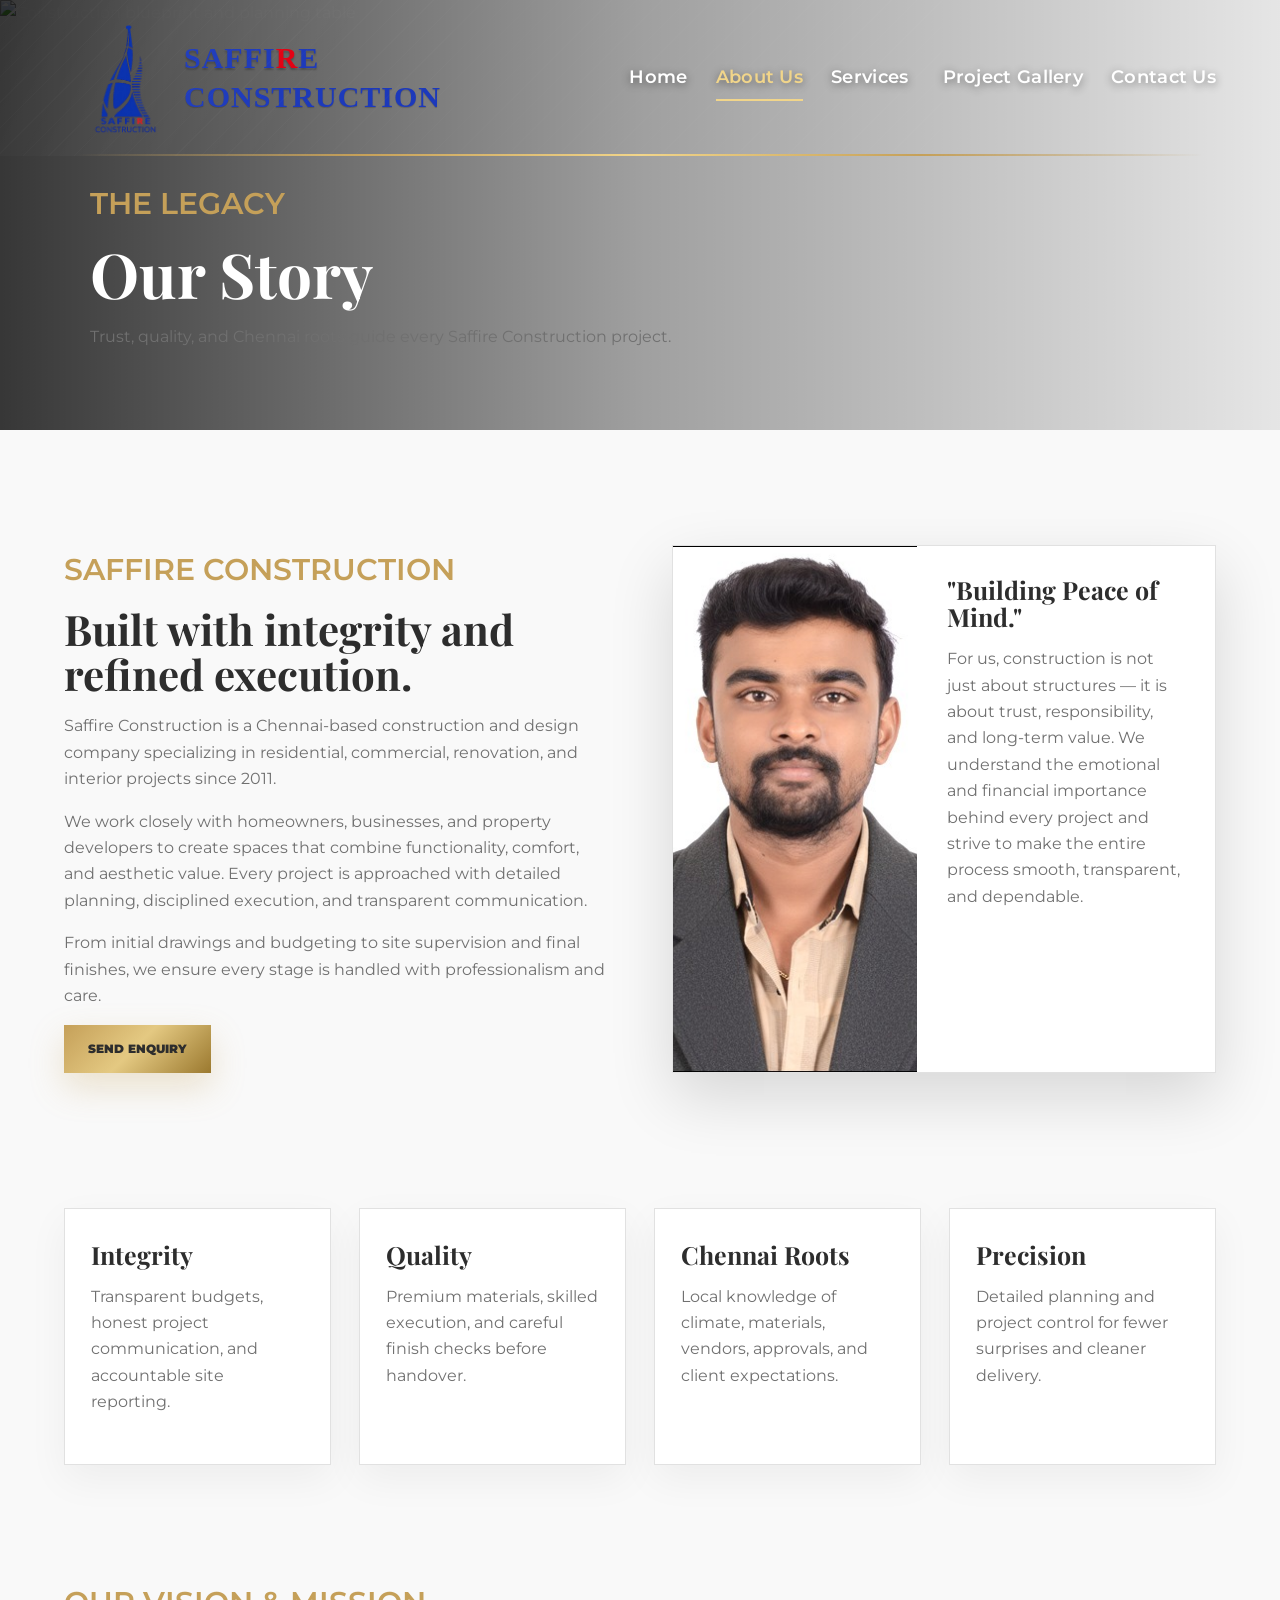
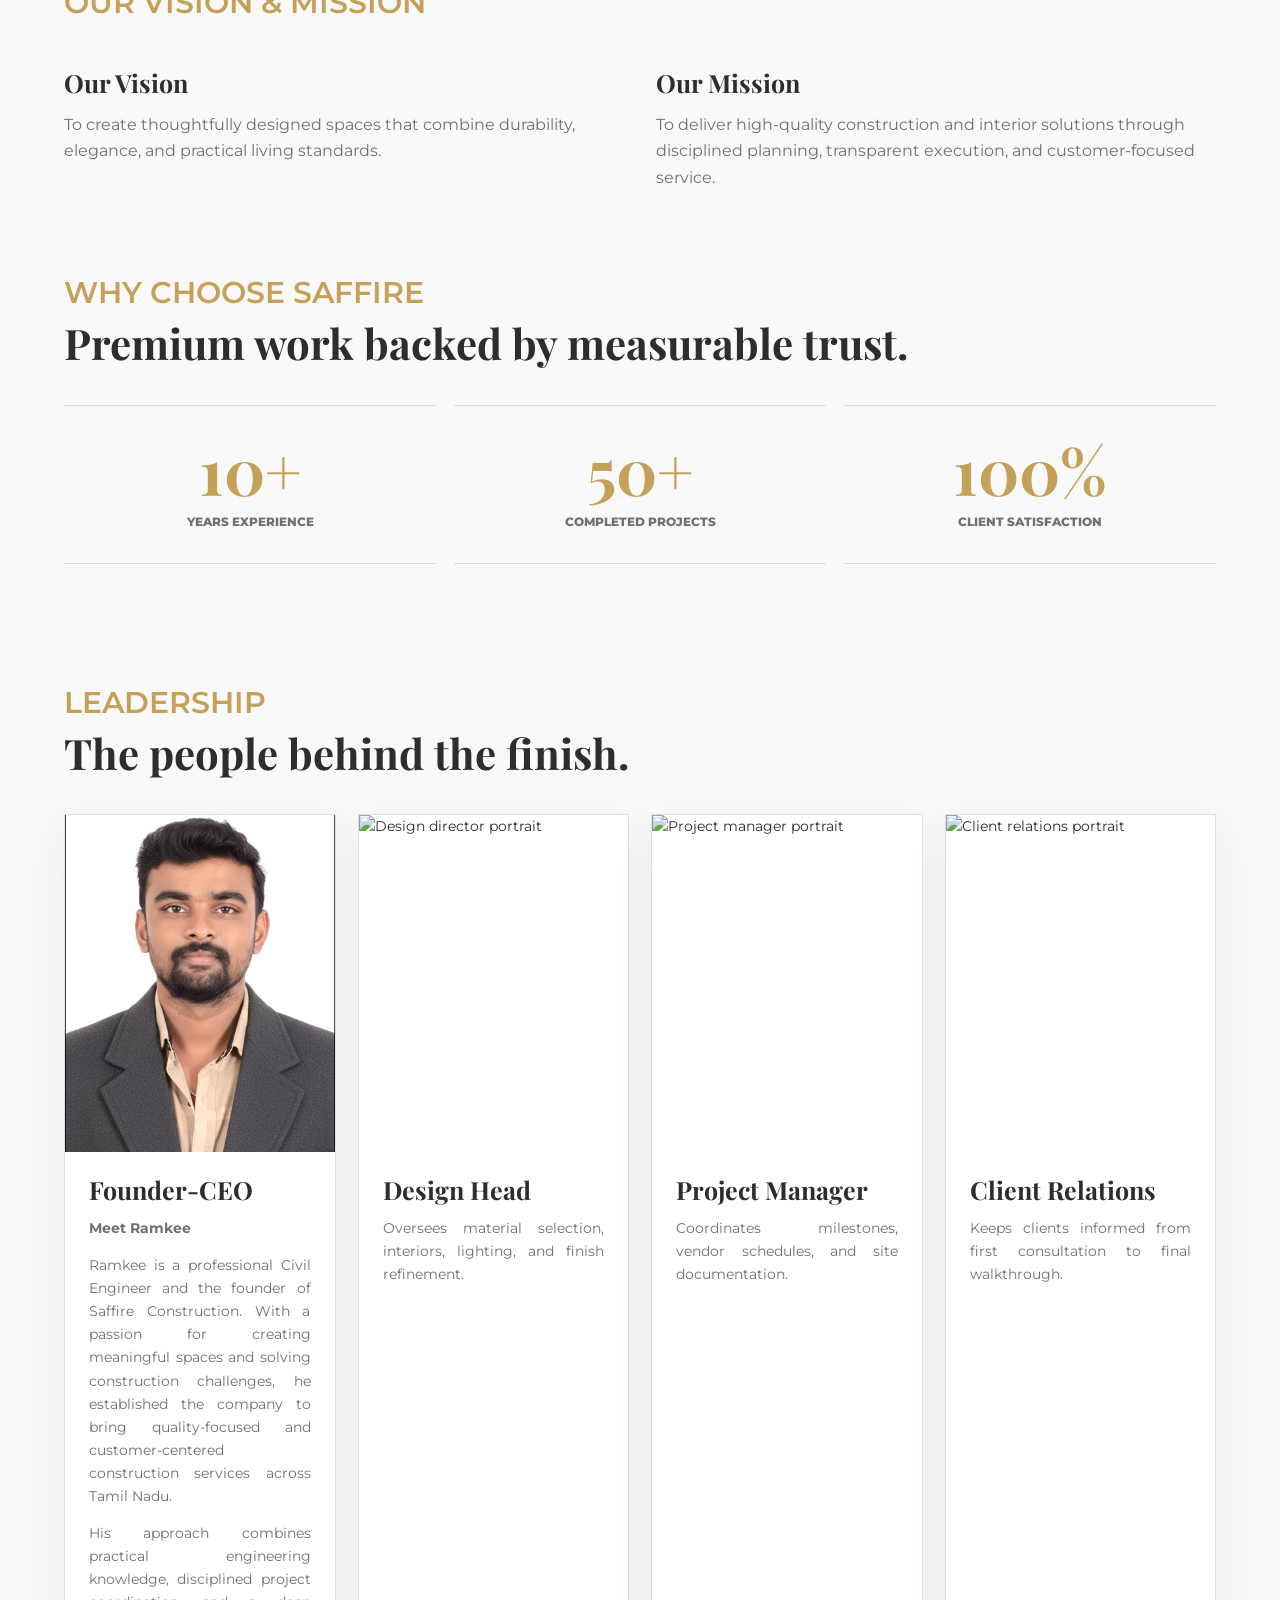
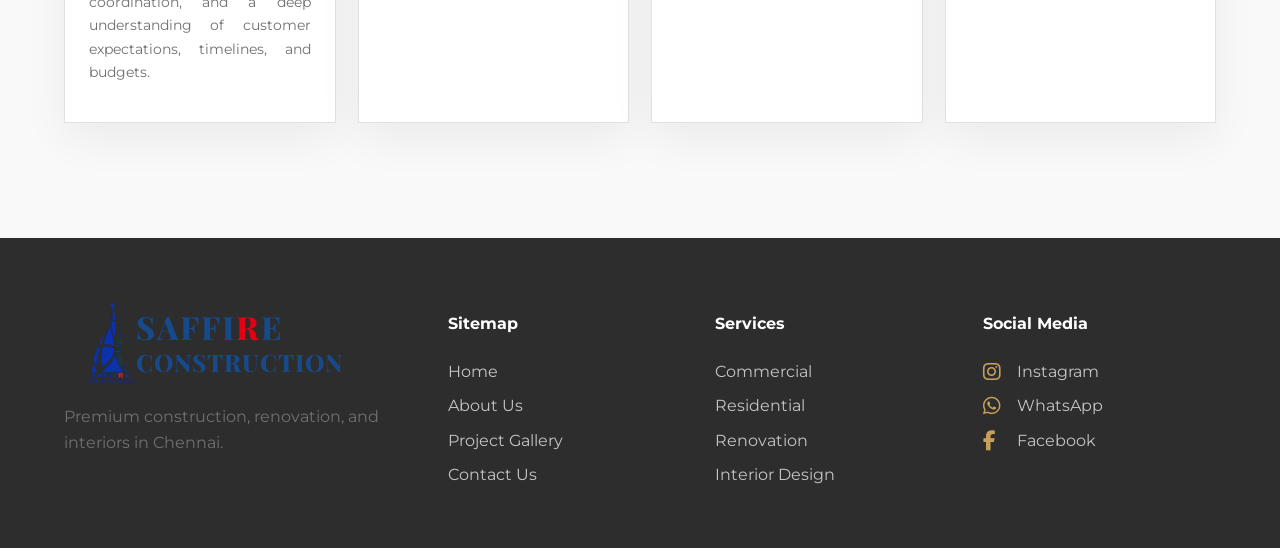
==== about-us.html @ 508e4c76 "added new page" ====
<!DOCTYPE html>
<html lang="en">
  <head>
    <meta charset="UTF-8" />
    <meta name="viewport" content="width=device-width, initial-scale=1.0" />
	<link rel="stylesheet" href="https://cdnjs.cloudflare.com/ajax/libs/font-awesome/6.5.1/css/all.min.css" />
    <title>About Us | Saffire Construction Chennai</title>
	<meta name="description" content="Premium residential and commercial construction company in Chennai specializing in elegant modern architecture, renovations, and interiors.">
	<meta name="keywords" content="construction company Chennai, luxury home builders Chennai, commercial construction Chennai">
	<meta name="robots" content="index, follow">
<link rel="icon" type="image/png" href="favicon.png">
    <link rel="preconnect" href="https://fonts.googleapis.com" />
    <link rel="preconnect" href="https://fonts.gstatic.com" crossorigin />
    <link href="https://fonts.googleapis.com/css2?family=Montserrat:wght@400;500;600;700;800&family=Playfair+Display:wght@600;700&display=swap" rel="stylesheet" />
    <script>document.documentElement.classList.add("js");</script>
    <link rel="stylesheet" href="styles.css" />
  </head>
  <body>
    <header class="site-header" data-header>
     <a class="brand" href="index.html" aria-label="Saffire Construction home">
  <img src="images/logo.png" alt="Saffire Construction logo" class="site-logo" />

  <span class="brand-text logo-wordmark">
    <strong>SAFFI<span>R</span>E</strong>
    <small>CONSTRUCTION</small>
  </span>
</a>
      <button class="menu-toggle" type="button" aria-label="Open menu" data-menu-toggle><i data-lucide="menu"></i></button>
      <nav class="site-nav" data-nav>
        <a href="index.html">Home</a><a href="about-us.html" class="active">About Us</a>
        <div class="dropdown" data-dropdown><button class="dropdown-trigger" type="button" data-dropdown-trigger>Services <i data-lucide="chevron-down"></i></button><div class="dropdown-menu"><a href="commercial.html">Commercial</a><a href="residential.html">Residential</a><a href="renovation.html">Renovation</a><a href="interior-design.html">Interior Design</a><a href="flat-promoters.html">Flat Promoters</a></div></div>
        <a href="project-gallery.html">Project Gallery</a><a href="contact-us.html">Contact Us</a>
      </nav>
    </header>

    <main>
      <section class="page-hero">
        <img src="https://images.unsplash.com/photo-1503387762-592deb58ef4e?auto=format&fit=crop&w=1800&q=85" alt="Construction blueprint and planning table" />
        <div><span class="hero-kicker">The Legacy</span><h1>Our Story</h1><p>Trust, quality, and Chennai roots guide every Saffire Construction project.</p></div>
      </section>

      <section class="section reveal">
        <div class="two-column">
          <article>
            <span class="section-kicker">Saffire Construction</span>
            <h2>Built with integrity and refined execution.</h2>
            <p>Saffire Construction is a Chennai-based construction and design company specializing in residential, commercial, renovation, and interior projects since 2011.</p>
            <p>We work closely with homeowners, businesses, and property developers to create spaces that combine functionality, comfort, and aesthetic value. Every project is approached with detailed planning, disciplined execution, and transparent communication.</p>
            <p>From initial drawings and budgeting to site supervision and final finishes, we ensure every stage is handled with professionalism and care.</p>
            <a class="button button-gold" href="contact-us.html">Send Enquiry</a>
          </article>
          <article class="portrait-card">
            <img src="images/CEO.jpeg" alt="Saffire Construction founder" />
            <div><h3>"Building Peace of Mind."</h3><p>For us, construction is not just about structures — it is about trust, responsibility, and long-term value. We understand the emotional and financial importance behind every project and strive to make the entire process smooth, transparent, and dependable.</p></div>
          </article>
        </div>
      </section>

      <section class="section reveal">
        <div class="cards">
          <article class="card"><i data-lucide="shield-check"></i><h3>Integrity</h3><p>Transparent budgets, honest project communication, and accountable site reporting.</p></article>
          <article class="card"><i data-lucide="gem"></i><h3>Quality</h3><p>Premium materials, skilled execution, and careful finish checks before handover.</p></article>
          <article class="card"><i data-lucide="map-pin"></i><h3>Chennai Roots</h3><p>Local knowledge of climate, materials, vendors, approvals, and client expectations.</p></article>
          <article class="card"><i data-lucide="ruler"></i><h3>Precision</h3><p>Detailed planning and project control for fewer surprises and cleaner delivery.</p></article>
        </div>
      </section>

      <section class="section reveal">
        <div class="section-heading"><span class="section-kicker">Our Vision &amp; Mission</span></div>
        <div class="two-column" style="margin-top:2rem;gap:2rem;">
          <article><h3 style="margin-bottom:.5rem;">Our Vision</h3><p>To create thoughtfully designed spaces that combine durability, elegance, and practical living standards.</p></article>
          <article><h3 style="margin-bottom:.5rem;">Our Mission</h3><p>To deliver high-quality construction and interior solutions through disciplined planning, transparent execution, and customer-focused service.</p></article>
        </div>
        <div class="section-heading" style="margin-top:3rem;"><span class="section-kicker">Why Choose Saffire</span><h2>Premium work backed by measurable trust.</h2></div>
        <div class="stats">
          <div class="stat"><strong>10+</strong><span>Years Experience</span></div>
          <div class="stat"><strong>50+</strong><span>Completed Projects</span></div>
          <div class="stat"><strong>100%</strong><span>Client Satisfaction</span></div>
        </div>
      </section>

      <section class="section reveal">
        <div class="section-heading"><span class="section-kicker">Leadership</span><h2>The people behind the finish.</h2></div>
        <div class="leader-grid">
          <article class="leader"><img src="images/CEO.jpeg" alt="Founder portrait" /><div><h3>Founder-CEO</h3><p><b>Meet Ramkee</b></p><p>Ramkee is a professional Civil Engineer and the founder of Saffire Construction. With a passion for creating meaningful spaces and solving construction challenges, he established the company to bring quality-focused and customer-centered construction services across Tamil Nadu.</p><p>His approach combines practical engineering knowledge, disciplined project coordination, and a deep understanding of customer expectations, timelines, and budgets.<p></></div></article>  
		  <article class="leader"><img src="" alt="Design director portrait" /><div><h3>Design Head</h3><p>Oversees material selection, interiors, lighting, and finish refinement.</p></div></article>
          <article class="leader"><img src="" alt="Project manager portrait" /><div><h3>Project Manager</h3><p>Coordinates milestones, vendor schedules, and site documentation.</p></div></article>
          <article class="leader"><img src="" alt="Client relations portrait" /><div><h3>Client Relations</h3><p>Keeps clients informed from first consultation to final walkthrough.</p></div></article>
        </div>
      </section>
    </main>

	  
    </main>

    <footer class="site-footer">
	<div class="footer-grid">
	<div class="footer-logo-block">
  <a class="footer-brand-logo" href="index.html">
    <img src="images/logo.png" alt="Saffire Construction logo" class="footer-logo" />

    <span class="footer-wordmark">
      <strong>SAFFI<span>R</span>E</strong>
      <small>CONSTRUCTION</small>
    </span>
  </a>

  <p>Premium construction, renovation, and interiors in Chennai.</p>
</div>
	<div><h4>Sitemap</h4>
	<a href="index.html">Home</a><a href="about-us.html">About Us</a><a href="project-gallery.html">Project Gallery</a><a href="contact-us.html">Contact Us</a></div><div><h4>Services</h4><a href="commercial.html">Commercial</a><a href="residential.html">Residential</a><a href="renovation.html">Renovation</a><a href="interior-design.html">Interior Design</a></div>
<div class="footer-social">
  <h4>Social Media</h4>

  <a href="https://www.instagram.com/saffireconstructions?igsh=MXRkajZxbnF1MmFnaQ==" target="_blank">
    <i class="fa-brands fa-instagram"></i>
    <span>Instagram</span>
  </a>

  <a
    href="https://wa.me/919962223058?text=Hello%20Saffire%20Construction%2C%20I%20am%20interested%20in%20your%20construction%20services.%20Please%20contact%20me."
    target="_blank"
  >
    <i class="fa-brands fa-whatsapp"></i>
    <span>WhatsApp</span>
  </a>

  <a href="https://www.facebook.com/share/1B8Cx7oVYm/" target="_blank">
    <i class="fa-brands fa-facebook-f"></i>
    <span>Facebook</span>
  </a>
</div>
	
	</footer>
    <a class="mobile-call" href="tel:+919876543210"><i data-lucide="phone"></i> Call Saffire</a>
    <script src="https://unpkg.com/lucide@latest/dist/umd/lucide.min.js"></script><script src="script.js"></script>
  </body>
</html>
---- styles.css ----
:root {
  --charcoal: #2d2d2d;
  --gold: #c5a059;
  --gold-dark: #9b792f;
  --paper: #f9f9f9;
  --ink-soft: #707070;
  --white: #ffffff;
  --line: rgba(45, 45, 45, 0.14);
  --shadow: 0 24px 60px rgba(0, 0, 0, 0.14);
}

* {
  box-sizing: border-box;
}

html {
  scroll-behavior: smooth;
}

body {
  margin: 0;
  background: var(--paper);
  color: var(--charcoal);
  font-family: "Montserrat", Arial, sans-serif;
  line-height: 1.65;
  width:100%;
    overflow-x:hidden;
}

body.menu-open {
  overflow: hidden;
}

img {
  display: block;
  max-width: 100%;
}

a {
  color: inherit;
  text-decoration: none;
}

button,
input,
select,
textarea {
  font: inherit;
}

.site-header {
  align-items: center;
  background: rgba(45, 45, 45, 0.86);
  display: flex;
  justify-content: space-between;
  left: 0;
  padding: 18px clamp(18px, 5vw, 72px);
  position: fixed;
  right: 0;
  top: 0;
  transition: background 220ms ease, padding 220ms ease, box-shadow 220ms ease;
  z-index: 50;
}

.site-header.is-top {
  background: linear-gradient(180deg, rgba(20, 20, 20, 0.78), rgba(20, 20, 20, 0));
}

.site-header.is-scrolled,
.site-header.is-open {
  background: rgba(45, 45, 45, 0.96);
  box-shadow: 0 16px 36px rgba(0, 0, 0, 0.18);
  padding-block: 12px;
}

.brand {
  align-items: center;
  color: var(--white);
  display: inline-flex;
  gap: 12px;
  min-width: 0;
}

.brand-mark {
  align-items: center;
  border: 1px solid var(--gold);
  color: var(--gold);
  display: inline-flex;
  font-family: "Playfair Display", Georgia, serif;
  font-size: 25px;
  height: 42px;
  justify-content: center;
  width: 42px;
}

.brand strong,
.brand small {
  display: block;
  line-height: 1.05;
}

.brand strong {
  font-family: "Playfair Display", Georgia, serif;
  font-size: 23px;
}

.brand small {
  color: rgba(255, 255, 255, 0.72);
  font-size: 10px;
  font-weight: 700;
  text-transform: uppercase;
}

.site-nav {
  align-items: center;
  color: var(--white);
  display: flex;
  gap: 28px;
  font-size: 13px;
  font-weight: 700;
}

.site-nav > a,
.dropdown-trigger {
  border: 0;
  color: var(--white);
  cursor: pointer;
  display: inline-flex;
  padding: 10px 0;
  position: relative;
}

.dropdown-trigger {
  align-items: center;
  background: transparent;
  gap: 6px;
}

.site-nav > a::after,
.dropdown-trigger::after {
  background: var(--gold);
  bottom: 2px;
  content: "";
  height: 2px;
  left: 0;
  position: absolute;
  transform: scaleX(0);
  transform-origin: left;
  transition: transform 180ms ease;
  width: 100%;
}

.site-nav > a:hover::after,
.dropdown:hover .dropdown-trigger::after {
  transform: scaleX(1);
}

.dropdown {
  position: relative;
}

.dropdown-menu {
  background: rgba(45, 45, 45, 0.98);
  border: 1px solid rgba(197, 160, 89, 0.32);
  box-shadow: 0 18px 38px rgba(0, 0, 0, 0.2);
  display: grid;
  min-width: 210px;
  opacity: 0;
  padding: 12px;
  pointer-events: none;
  position: absolute;
  right: 0;
  top: 44px;
  transform: translateY(8px);
  transition: opacity 180ms ease, transform 180ms ease;
}

.dropdown:hover .dropdown-menu,
.dropdown.is-open .dropdown-menu {
  opacity: 1;
  pointer-events: auto;
  transform: translateY(0);
}

.dropdown-menu a {
  color: rgba(255, 255, 255, 0.82);
  padding: 10px 12px;
}

.dropdown-menu a:hover {
  background: rgba(197, 160, 89, 0.14);
  color: var(--gold);
}

.menu-toggle {
  align-items: center;
  background: transparent;
  border: 1px solid rgba(255, 255, 255, 0.24);
  color: var(--white);
  display: none;
  height: 42px;
  justify-content: center;
  width: 42px;
}

.hero {
  background: var(--charcoal);
  color: var(--white);
  min-height: 92vh;
  overflow: hidden;
  position: relative;
  width: 100%;
  height: 100vh;
  
}

.hero-slide {
  inset: 0;
  opacity: 0;
  position: absolute;
  transition: opacity 900ms ease;
  width:100%;
  height:100%;
   
}

.hero-slide.is-active {
  opacity: 1;
  z-index: 1;
}

.hero-slide img,
.page-hero img,
.split-hero img {
 width: 100%;
  height: 100%;
  object-fit: cover;
  display: block;
  filter: saturate(0.95);
}

.hero-slide::after,
.page-hero::after {
  background: linear-gradient(90deg, rgba(0, 0, 0, 0.78), rgba(0, 0, 0, 0.36), rgba(0, 0, 0, 0.08));
  content: "";
  inset: 0;
  position: absolute;
}

.hero-content {
  left: clamp(20px, 7vw, 96px);
  max-width: 760px;
  position: absolute;
  top: 60%;
  transform: translateY(-50%);
  z-index: 3;
}

.hero-kicker,
.service-kicker {
  color: var(--gold);
  display: inline-block;
  font-size: 30px;
  font-weight: 600;
  letter-spacing: 0;
  margin-bottom: 12px;
  text-transform: uppercase;
}

h1,
h2,
h3 {
  font-family: "Playfair Display", Georgia, serif;
  line-height: 1.08;
  margin: 0;
}

h1 {
  font-size: clamp(32px, 6.2vw, 62px);
}

.hero h2 {
  font-size: clamp(42px, 6.4vw, 82px);
}

h2 {
  font-size: clamp(32px, 4.5vw, 58px);
}

h3 {
  font-size: 25px;
}

p {
  color: var(--ink-soft);
}

.section-kicker
{
  color: var(--gold);
  display: inline-block;
  font-size: 30px;
  font-weight: 600;
  letter-spacing: 0;
  margin-bottom: 12px;
  text-transform: uppercase;
  
}

h2
{

  font-family: "Playfair Display", Georgia, serif;
  line-height: 1.08;
  margin: 0;
    font-size: clamp(30px, 5vw, 42px);
  
}

h1,
h3 {
  font-family: "Playfair Display", Georgia, serif;
  line-height: 1.08;
  margin: 0;
}
.hero p {
  color: rgba(255, 255, 255, 0.82);
  font-size: 18px;
  max-width: 620px;
}

.button {
  align-items: center;
  border: 0;
  cursor: pointer;
  display: inline-flex;
  font-size: 12px;
  font-weight: 900;
  justify-content: center;
  min-height: 48px;
  padding: 0 24px;
  text-transform: uppercase;
  transition: transform 180ms ease, box-shadow 180ms ease;
}

.button:hover {
  transform: translateY(-2px);
}

.button-gold {
  background: linear-gradient(135deg, var(--gold), #e4c982 48%, var(--gold-dark));
  color: var(--charcoal);
  box-shadow: 0 14px 34px rgba(197, 160, 89, 0.28);
}

.button-dark {
  background: var(--charcoal);
  color: var(--white);
}

.button-outline {
  border: 1px solid var(--gold);
  color: var(--charcoal);
}

.slider-dots {
  bottom: 38px;
  display: flex;
  gap: 12px;
  left: clamp(20px, 7vw, 96px);
  position: absolute;
  z-index: 4;
}

.slider-dots button {
  background: rgba(255, 255, 255, 0.48);
  border: 0;
  cursor: pointer;
  height: 3px;
  padding: 0;
  transition: width 220ms ease, background 220ms ease;
  width: 34px;
}

.slider-dots button.is-active {
  background: var(--gold);
  width: 72px;
}

.section {
  margin-inline: auto;
  max-width: 1280px;
  padding: clamp(70px, 9vw, 120px) clamp(18px, 5vw, 72px);
}

.section-heading {
  margin-bottom: 38px;
  width: 100% !important;
 font-size: clamp(38px, 12vw, 54px) !important;
  line-height: 1.1;
  text-align:justify-content;
  max-width: 100% !important;
  white-space: normal !important;
  padding-left: 20px;
  margin-top: -130px;
  
}

.intro-grid,
.two-column,
.contact-grid,
.service-detail,
.split-hero {
  display: grid;
  gap: clamp(28px, 5vw, 70px);
  grid-template-columns: 1fr 1fr;
}

.intro-grid {
  align-items: center;
}

.portrait-card {
  background: var(--white);
  border: 1px solid var(--line);
  box-shadow: var(--shadow);
  display: grid;
  grid-template-columns: 0.9fr 1.1fr;
  overflow: hidden;
}

.portrait-card img {
  height: 100%;
  object-fit: cover;
}

.portrait-card div {
  padding: 30px;
}

.cards {
  display: grid;
gap: 28px;
 grid-template-columns: repeat(4, minmax(0, 1fr));
   align-items: stretch;

}

.card {
  background: var(--white);
  border: 1px solid var(--line);
  box-shadow: 0 14px 38px rgba(0, 0, 0, 0.05);
  min-height: 250px;
  padding: 32px 26px;
  text-align: justify-content;
    display: flex;
	  flex-direction: column;
  height: 100%;
}
.card p {
  flex: 1;
}

.card a {
  align-items: center;
  background: linear-gradient(135deg, #c5a059, #e4c982 48%, #9b792f);
  border: 1px solid #c5a059;
  color: #2d2d2d;
  display: inline-flex;
  font-size: 13px;
  font-weight: 800;
  justify-content: center;
  margin-top: auto;
  min-height: 46px;
  padding: 0 24px;
  text-transform: uppercase;
  width: fit-content;
}

.card a:hover {
  background: #2d2d2d;
  border-color: #2d2d2d;
  color: #ffffff;
}

@media (max-width: 1080px) {
  .cards {
    grid-template-columns: repeat(2, minmax(0, 1fr));
  }
}

@media (max-width: 760px) {
  .cards {
    grid-template-columns: 1fr;
  }
}

.card svg,
.contact-link svg,
.socials svg {
  color: var(--gold);
}

.card svg {
  height: 30px;
  margin-bottom: 20px;
  width: 30px;
}

.quote-ribbon {
  align-items: center;
  background: var(--gold);
  color: var(--charcoal);
  display: grid;
  gap: 24px;
  grid-template-columns: 1fr auto;
  margin: 0 clamp(18px, 5vw, 72px);
  padding: 42px clamp(22px, 5vw, 62px);
}

.quote-ribbon p {
  color: rgba(45, 45, 45, 0.72);
  margin: 8px 0 0;
}

.quick-form {
  align-items: end;
  display: flex;
  gap: 12px;
}

label span {
  color: var(--charcoal);
  display: block;
  font-size: 12px;
  font-weight: 800;
  margin-bottom: 8px;
  text-transform: uppercase;
}

input,
select,
textarea {
  background: var(--white);
  border: 1px solid rgba(45, 45, 45, 0.18);
  color: var(--charcoal);
  min-height: 48px;
  padding: 12px 14px;
  width: 100%;
}

textarea {
  resize: vertical;
}

.page-hero {
  color: var(--white);
  height: 430px;
  overflow: hidden;
  position: relative;
}

.page-hero > div {
  bottom: 64px;
  left: clamp(20px, 7vw, 96px);
  max-width: 720px;
  position: absolute;
  z-index: 2;
}

.stats {
  display: grid;
  gap: 18px;
  grid-template-columns: repeat(3, 1fr);
}

.stat {
  border-bottom: 1px solid var(--line);
  border-top: 1px solid var(--line);
  padding: 32px 14px;
  text-align: center;
}

.stat strong {
  color: var(--gold);
  display: block;
  font-family: "Playfair Display", Georgia, serif;
  font-size: clamp(42px, 5vw, 70px);
  line-height: 1;
}

.stat span {
  color: var(--ink-soft);
  display: block;
  font-size: 12px;
  font-weight: 800;
  margin-top: 10px;
  text-transform: uppercase;
}

.leader-grid {
  display: grid;
  gap: 22px;
  grid-template-columns: repeat(4, 1fr);
 
}
.leader-grid {
  display: grid;
  gap: 22px;
  grid-template-columns: repeat(4, 1fr);
}

.leader {
  background: var(--white);
  border: 1px solid var(--line);
  box-shadow: 0 16px 42px rgba(0, 0, 0, 0.06);
  
}

.leader img {
  aspect-ratio: 4 / 5;
  object-fit: cover;
  width: 100%;
}

.leader div {
  padding: 24px;
}

.split-hero {
  align-items: center;
  min-height: 670px;
  padding: 116px clamp(18px, 5vw, 72px) 70px;
}

.split-hero img {
  aspect-ratio: 4 / 3;
  box-shadow: var(--shadow);
  height: auto;
}

.service-detail {
  align-items: center;
  border-bottom: 1px solid var(--line);
  padding-block: 54px;
}

.service-detail img {
  aspect-ratio: 16 / 10;
  box-shadow: var(--shadow);
  object-fit: cover;
  width: 100%;
}

.service-detail:nth-child(even) img {
  order: 2;
}

.feature-list {
  color: var(--ink-soft);
  display: grid;
  gap: 10px;
  list-style: none;
  margin: 24px 0;
  padding: 0;
}

.feature-list li {
  align-items: center;
  display: flex;
  gap: 10px;
}

.feature-list li::before {
  background: var(--gold);
  content: "";
  height: 8px;
  width: 8px;
}

.filter-bar {
  display: flex;
  flex-wrap: wrap;
  gap: 10px;
  margin-bottom: 28px;
}

.filter-bar button {
  background: transparent;
  border: 1px solid var(--line);
  cursor: pointer;
  font-size: 12px;
  font-weight: 900;
  min-height: 42px;
  padding: 0 18px;
  text-transform: uppercase;
}

.filter-bar button.is-active {
  background: var(--charcoal);
  border-color: var(--charcoal);
  color: var(--white);
}

.masonry-grid {
  display: grid;
  gap: 18px;
  grid-auto-flow: dense;
  grid-auto-rows: 210px;
  grid-template-columns: repeat(4, 1fr);
}

.project-card {
  background: var(--charcoal);
  border: 0;
  color: var(--white);
  cursor: pointer;
  overflow: hidden;
  padding: 0;
  position: relative;
  text-align: left;
}

.project-card.tall {
  grid-row: span 2;
}

.project-card.wide {
  grid-column: span 2;
}

.project-card img {
  height: 100%;
  object-fit: cover;
  transition: opacity 360ms ease, transform 360ms ease;
  width: 100%;
}

.project-card span {
  background: rgba(197, 160, 89, 0.9);
  bottom: 0;
  color: var(--charcoal);
  font-family: "Playfair Display", Georgia, serif;
  font-size: 24px;
  left: 0;
  opacity: 0;
  padding: 20px;
  position: absolute;
  transform: translateY(18px);
  transition: opacity 220ms ease, transform 220ms ease;
  width: 100%;
}

.project-card small {
  display: block;
  font-family: "Montserrat", Arial, sans-serif;
  font-size: 12px;
  font-weight: 800;
  margin-top: 4px;
  text-transform: uppercase;
}

.project-card:hover img {
  opacity: 0.72;
  transform: scale(1.05);
}

.project-card:hover span {
  opacity: 1;
  transform: translateY(0);
}

.project-card.is-hidden {
  display: none;
}

.contact-panel,
.lead-form {
  background: var(--white);
  border: 1px solid var(--line);
  box-shadow: 0 16px 42px rgba(0, 0, 0, 0.05);
  padding: clamp(28px, 4vw, 42px);
}

.contact-link {
  align-items: center;
  color: var(--ink-soft);
  display: flex;
  gap: 12px;
  margin: 14px 0;
}

.contact-link svg {
  height: 20px;
  width: 20px;
}

.socials {
  display: flex;
  gap: 12px;
  margin: 28px 0;
}

.socials a {
  align-items: center;
  border: 1px solid rgba(197, 160, 89, 0.44);
  display: inline-flex;
  font-size: 20px;
  height: 42px;
  justify-content: center;
  width: 42px;
}
.socials a:hover {
  background: #c5a059;
  color: #2d2d2d;
}

address {
  border-top: 1px solid var(--line);
  color: var(--ink-soft);
  font-style: normal;
  margin-top: 24px;
  padding-top: 24px;
}

.lead-form {
  display: grid;
  gap: 16px;
}

.lead-form label {
  font-size: 12px;
  font-weight: 900;
  text-transform: uppercase;
}

.map-wrap {
  height: 360px;
  margin-top: 24px;
  overflow: hidden;
  background: #ffffff;
}

.map-wrap iframe {
  border: 0;
  height: 100%;
  width: 100%;
  opacity: 1;
}

.lightbox {
  align-items: center;
  background: rgba(18, 18, 18, 0.94);
  color: var(--white);
  display: none;
  gap: 28px;
  inset: 0;
  justify-content: center;
  padding: 40px;
  position: fixed;
  z-index: 90;
}

.lightbox.is-open {
  display: grid;
  grid-template-columns: minmax(260px, 820px) minmax(240px, 390px);
}

.lightbox img {
  max-height: 82vh;
  object-fit: contain;
  width: 100%;
}

.lightbox p {
  color: rgba(255, 255, 255, 0.75);
}

.lightbox-close {
  align-items: center;
  background: var(--gold);
  border: 0;
  color: var(--charcoal);
  cursor: pointer;
  display: flex;
  height: 46px;
  justify-content: center;
  position: absolute;
  right: 24px;
  top: 24px;
  width: 46px;
}

.mobile-call {
  align-items: center;
  background: linear-gradient(135deg, var(--gold), #e4c982, var(--gold-dark));
  bottom: 14px;
  box-shadow: 0 14px 34px rgba(0, 0, 0, 0.24);
  color: var(--charcoal);
  display: none;
  font-size: 13px;
  font-weight: 900;
  gap: 8px;
  justify-content: center;
  left: 14px;
  min-height: 52px;
  position: fixed;
  right: 14px;
  text-transform: uppercase;
  z-index: 70;
}

.site-footer {
  background: var(--charcoal);
  color: rgba(255, 255, 255, 0.72);
  padding: 52px clamp(18px, 5vw, 72px);
}

.footer-grid {
  display: grid;
  gap: 34px;
  grid-template-columns: 1.2fr 0.8fr 0.8fr 0.8fr;
  margin-inline: auto;
  max-width: 1280px;
}

.footer-grid h3,
.footer-grid h4 {
  color: var(--white);
}

.footer-grid a {
  display: block;
  margin: 8px 0;
}

.footer-grid a:hover {
  color: var(--gold);
}

.footer-brand {
  color: var(--gold);
  font-family: "Playfair Display", Georgia, serif;
  font-size: 30px;
}

.js .reveal {
  opacity: 0;
  transform: translateY(24px);
  transition: opacity 620ms ease, transform 620ms ease;
}

.js .reveal.is-visible {
  opacity: 1;
  transform: translateY(0);
}

@media (max-width: 1080px) {
  .cards,
  .leader-grid,
  .masonry-grid,
  .footer-grid {
    grid-template-columns: repeat(2, 1fr);
	
  }

  .intro-grid,
  .two-column,
  .contact-grid,
  .service-detail,
  .split-hero,
  .quote-ribbon {
    grid-template-columns: 1fr;

	  }

  .service-detail:nth-child(even) img {
    order: 0;
  }
}

@media (max-width: 760px) {
  body {
    padding-bottom: 78px;
  }

  .site-header {
    padding: 12px 18px;
  }

  .menu-toggle {
    display: inline-flex;
  }

  .site-nav {
    align-items: stretch;
    background: rgba(45, 45, 45, 0.98);
    display: none;
    flex-direction: column;
    gap: 0;
    inset: 68px 0 auto;
    max-height: calc(100vh - 68px);
    overflow: auto;
    padding: 14px 20px 24px;
    position: absolute;
  }

  .site-nav.is-open {
    display: flex;
  }

  .site-nav > a,
  .dropdown-trigger {
    justify-content: space-between;
    padding: 14px 0;
    width: 100%;
  }

  .dropdown-menu {
    border: 0;
    box-shadow: none;
    display: none;
    opacity: 1;
    padding: 0 0 8px 14px;
    pointer-events: auto;
    position: static;
    transform: none;
  }

  .dropdown.is-open .dropdown-menu {
    display: grid;
  }

  .hero {
    min-height: 650px;

  }

  h1 {
    font-size: clamp(42px, 14vw, 64px);
  }

  .hero p {
    font-size: 16px;
  }

  .cards,
  .leader-grid,
  .stats,
  .masonry-grid,
  .footer-grid {
    grid-template-columns: 1fr;
	
  }

  .portrait-card {
    grid-template-columns: 1fr;
  }

  .quote-ribbon {
    margin-inline: 18px;
  }

  .quick-form {
    align-items: stretch;
    flex-direction: column;
  }

  .project-card,
  .project-card.tall,
  .project-card.wide {
    grid-column: auto;
    grid-row: span 1;
    min-height: 280px;
  }

  .project-card span {
    opacity: 1;
    transform: none;
  }

  .lightbox.is-open {
    grid-template-columns: 1fr;
    padding: 74px 18px 28px;
  }

  .mobile-call {
    display: flex;
  }
}
..brand {
  display: inline-flex;
  align-items: center;
  gap: 12px;
  max-width: 260px;
}

.site-logo {
  width: 120px;
  height: 120px;
  object-fit: contain;
  display: block;
  mix-blend-mode: multiply;
  background: transparent;
  padding: 0;
 }
 .brand {
  gap: 0px;
}

.site-logo {
  width: 120px;
  height: 120px;
  object-fit: contain;
  display: block;
}
.logo-wordmark {
   margin-left: 0;
}

.brand-text {
  display: block;
  line-height: 1;
}

.brand-text strong {
  color: #ffffff;
  display: block;
  font-family: "Playfair Display", Georgia, serif;
  font-size: 40px;
  line-height: 1;
  text-transform: uppercase;
}

.brand-text small {
  color: rgba(255, 255, 255, 0.9);
  display: block;
  font-family: "Montserrat", Arial, sans-serif;
  font-size: 18px;
  font-weight: 800;
  line-height: 1.1;
  text-transform: uppercase;
}
.hero-content {
  max-width: 760px;
  top: 58%;
}

.hero-content h1,
.hero-content h2 {
  font-size: clamp(44px, 6vw, 60px);
  line-height: 1.08;
  margin-bottom: 24px;
}

.hero-content p {
  font-size: 20px;
  line-height: 1.7;
  margin-bottom: 30px;
  max-width: 760px;
}

.hero-content .button {
  margin-top: 6px;
}
.hero-content .button {
  margin-top: 22px;
}

.slider-dots {
  bottom: 24px;
}

.hero-content p {
  margin-bottom: 18px;
}
.slider-dots {
  left: auto;
  right: clamp(20px, 7vw, 96px);
  bottom: 34px;
}
.logo-wordmark strong {
  color: #1C39BB;
  display: block;
  font-family: "Cinzel", Georgia, serif;;
  font-size: 30px;
  font-weight: 700;
  letter-spacing: 1px;
  line-height: 1;
  text-shadow: 0 2px 2px rgba(0, 0, 0, 0.25);
}

.logo-wordmark strong span {
  color: #e30012;
}

.logo-wordmark small {
  color: #1C39BB;
  display: block;
  font-family:"Cinzel", Georgia, serif;
  font-size: 30px;
  font-weight: 700;
  letter-spacing: 1px;
  line-height: 1.1;
  margin-top: 7px;
  text-shadow: 0 1px 1px rgba(0, 0, 0, 0.2);
}
.site-header,
.site-header.is-top,
.site-header.is-scrolled,
.site-header.is-open {
  background: #2d2d2d;
  box-shadow: 0 16px 36px rgba(0, 0, 0, 0.18);
}
.site-header,
.site-header.is-top,
.site-header.is-scrolled,
.site-header.is-open {
  background:
    radial-gradient(circle at 12% 20%, rgba(197, 160, 89, 0.22), transparent 26%),
    linear-gradient(115deg, #050505 0%, #151515 38%, #2d2d2d 58%, #070707 100%);
  border-bottom: 1px solid rgba(197, 160, 89, 0.75);
  box-shadow:
    0 20px 55px rgba(0, 0, 0, 0.55),
    inset 0 -1px 0 rgba(255, 255, 255, 0.08);
  position: fixed;
}
.site-header::before {
  background:
    linear-gradient(120deg, transparent 0%, rgba(255, 255, 255, 0.08) 14%, transparent 28%),
    repeating-linear-gradient(
      135deg,
      rgba(255, 255, 255, 0.035) 0,
      rgba(255, 255, 255, 0.035) 1px,
      transparent 1px,
      transparent 18px
    );
  content: "";
  inset: 0;
  opacity: 0.45;
  pointer-events: none;
  position: absolute;
}
.site-header::after {
  background: linear-gradient(90deg, transparent, #c5a059, #f1d58a, #c5a059, transparent);
  bottom: 0;
  content: "";
  height: 2px;
  left: 6%;
  position: absolute;
  width: 88%;
}
.site-nav > a,
.dropdown-trigger {
  color: #ffffff;
  font-weight: 800;
  text-shadow: 0 2px 8px rgba(0, 0, 0, 0.45);
}

.site-nav > a:hover,
.dropdown-trigger:hover {
  color: #f1d58a;
}
.site-header.is-top {
  background: transparent;
  box-shadow: none;
  border-bottom: 0;
  backdrop-filter: none;
  -webkit-backdrop-filter: none;
}

/* Header after scroll: luxury glass */
.site-header.is-scrolled,
.site-header.is-open {
  background:
    radial-gradient(circle at 12% 20%, rgba(197, 160, 89, 0.16), transparent 28%),
    linear-gradient(115deg, rgba(5, 5, 5, 0.68), rgba(28, 28, 28, 0.72), rgba(8, 8, 8, 0.68));
  border-bottom: 1px solid rgba(197, 160, 89, 0.48);
  box-shadow:
    0 18px 55px rgba(0, 0, 0, 0.35),
    inset 0 1px 0 rgba(255, 255, 255, 0.08);
  backdrop-filter: blur(14px);
  -webkit-backdrop-filter: blur(14px);
}
If you added site-header::after gold line earlier, also add this:

.site-header.is-top::after {
  display: none;
}

.site-header.is-scrolled::after,
.site-header.is-open::after {
  display: block;
}
.site-nav > a,
.dropdown-trigger {
  font-size: 18px;
  font-weight: 600;
  font-weight: 600;
  letter-spacing: 0.3px;
}
@media (max-width: 760px) {
  .site-nav > a,
  .dropdown-trigger {
    font-size: 12px;
  }
}
.commercial-page .split-hero {
  padding-top: 210px;
  margin-top: -10px;
}
.split-hero h1 {
  font-size: clamp(38px, 4.2vw, 62px);
  line-height: 1.12;
 }
 .Residential-page .split-hero {
  padding-top: 210px;
    margin-top: -10px;
}
.split-hero h1 {
  font-size: clamp(38px, 4.2vw, 62px);
  line-height: 1.12;
 }
 .renovation-page .split-hero {
  padding-top: 210px;
   margin-top: -10px;
}
.split-hero h1 {
  font-size: clamp(38px, 4.2vw, 62px);
  line-height: 1.12;
 }
 .Interior-page .split-hero {
  padding-top: 210px;
   margin-top: -10px;
}
.split-hero h1 {
  font-size: clamp(38px, 4.2vw, 62px);
  line-height: 1.12;
 }
 .commercial-page .site-header,
.commercial-page .site-header.is-top,
.commercial-page .site-header.is-scrolled,
.commercial-page .site-header.is-open,
.Residential-page .site-header,
.Residential-page .site-header.is-top,
.Residential-page .site-header.is-scrolled,
.Residential-page .site-header.is-open,
.renovation-page .site-header,
.renovation-page .site-header.is-top,
.renovation-page .site-header.is-scrolled,
.renovation-page .site-header.is-open,
.Interior-page .site-header,
.Interior-page .site-header.is-top,
.Interior-page .site-header.is-scrolled,
.Interior-page .site-header.is-open {
  position: fixed;
  top: 0;
  left: 0;
  right: 0;
  width: 100%;
  transform: none;
  border-radius: 0;
  padding: 18px 54px;

  background:
    radial-gradient(circle at 12% 20%, rgba(197, 160, 89, 0.16), transparent 28%),
    linear-gradient(115deg, rgba(5, 5, 5, 0.96), rgba(28, 28, 28, 0.98), rgba(8, 8, 8, 0.96));

  border-bottom: 1px solid rgba(197, 160, 89, 0.6);

  box-shadow:
    0 18px 55px rgba(0, 0, 0, 0.35),
    inset 0 1px 0 rgba(255, 255, 255, 0.08);

  backdrop-filter: blur(14px);
  -webkit-backdrop-filter: blur(14px);
}
.site-nav > a.active,
.dropdown-trigger.active {
  color: #f1d58a;
}

.site-nav > a.active::after,
.dropdown-trigger.active::after {
  transform: scaleX(1);
  background: #f1d58a;
}
.dropdown-menu {
  top: calc(100% - 2px);
  margin-top: 0;
}

.dropdown::after {
  content: "";
  position: absolute;
  left: 0;
  right: 0;
  top: 100%;
  height: 18px;
}
.footer-brand-logo {
  display: flex;
  align-items: center;
  gap: 14px;
  width: max-content;
}

.footer-logo {
  width: 92px;
  height: 92px;
  object-fit: contain;
  display: block;
  flex: 0 0 auto;
}

.footer-wordmark {
  display: block;
  white-space: nowrap;
}

.footer-wordmark strong {
  color: #174a8b;
  display: block;
  font-family: "Playfair Display", Georgia, serif;
  font-size: 28px;
  font-weight: 800;
  letter-spacing: 2px;
  line-height: 1;
  text-transform: uppercase;
}

.footer-wordmark strong span {
  color: #e30012;
}

.footer-wordmark small {
  color: #174a8b;
  display: block;
  font-family: "Playfair Display", Georgia, serif;
  font-size: 22px;
  font-weight: 800;
  letter-spacing: 1px;
  line-height: 1.1;
  margin-top: 6px;
  text-transform: uppercase;
}
.footer-grid .footer-brand-logo {
  display: flex !important;
  align-items: center;
  gap: 2px !important;
  width: max-content;
}

.footer-grid .footer-brand-logo img.footer-logo {
  width: 90px;
  height: 90px;
  object-fit: contain;
  flex: 0 0 auto;
}

.footer-grid .footer-wordmark {
  display: block;
  white-space: nowrap;
  margin-left: -20px;
}

.footer-grid .footer-wordmark strong {
  display: block;
  color: #174a8b;
  font-family: "Playfair Display", Georgia, serif;
  font-size: 32px;
  font-weight: 800;
  line-height: 1;
}

.footer-grid .footer-wordmark strong span {
  color: #e30012;
}

.footer-grid .footer-wordmark small {
  display: block;
  color: #174a8b;
  font-family: "Playfair Display", Georgia, serif;
  font-size: 24px;
  font-weight: 800;
  line-height: 1.1;
  margin-top: 6px;
}
.footer-social a {
  align-items: center;
  display: flex;
  gap: 12px;
}

.footer-social i {
  color: #c5a059;
  font-size: 20px;
  width: 22px;
}

.footer-social a:hover i,
.footer-social a:hover span {
  color: #f1d58a;
  }
.vision-section {
  background: #f5f7fa;
  max-width: none;
  padding: 700px clamp(20px, 5vw, 80px);
}

.vision-grid {
  display: grid;
  gap: clamp(34px, 7vw, 100px);
  grid-template-columns: 1.05fr 0.95fr;
  margin: 0 auto;
  max-width: 1480px;
  align-items: start;
  }

.vision-grid h2 {
  color: #2d2d2d;
  font-family: "Playfair Display", Georgia, serif;
  font-size: clamp(35px, 2.9vw, 45px);
  line-height: 1.08;
}

.vision-copy p {
  color: #707070;
  font-size: 18px;
  line-height: 1.8;
  margin: 0 0 32px;
  max-width: 650px;
  text-align: justify;
}

.vision-copy .button {
  min-width: 190px;
}
@media (max-width: 760px) {
  .vision-grid {
    grid-template-columns: 1fr;
  }

  .vision-grid h2 {
    font-size: clamp(38px, 12vw, 54px);
	 margin: 0;
  line-height: 1.08;
  }

  .vision-copy p {
    font-size: 18px;
	  }
}
.vision-section {
  background: #f5f7fa;
  max-width: none;
  padding: 45px clamp(20px, 7vw, 110px);
}
.intro-section {
  padding-top: 55px;
  padding-bottom: 55px;
  }

.intro-grid {
  align-items: start;
  display: grid;
  grid-template-columns: 1.05fr 0.95fr;
  gap: clamp(34px, 7vw, 100px);
}
/*
.intro-grid .section-kicker {
  margin-bottom: 18px;
  margin-left: -25px;
  }

.intro-grid h2 {
  margin: 0;
font-size: clamp(40px, 8vw, 45px);
  line-height: 1.08;
     left: -30px;
   position: relative;
 
 }

.intro-grid p {
  color: #707070;
  font-size: 18px;
  line-height: 1.8;
  margin: 0 0 32px;
  max-width: 650px;
  text-align: justify;
}

.intro-grid .button {
  margin-top: 16px;
}

*/
.intro-grid{
  display: grid;
  gap: clamp(34px, 7vw, 100px);
  grid-template-columns: 1.05fr 0.95fr;
  margin: 0 auto;
  max-width: 1480px;
  align-items: start;
  padding-left: 20px;
  margin-top: -50px;
}

.intro-grid .section-kicker{
    margin-bottom:18px;
    display:block;
}

.intro-grid h2{
    color: #2d2d2d;
  font-family: "Playfair Display", Georgia, serif;
  font-size: clamp(35px, 2.9vw, 45px);
  line-height: 1.08;

    overflow-wrap:break-word;
    word-break:break-word;
}

.intro-grid p{
    color: #707070;
  font-size: 18px;
  line-height: 1.8;
  margin: 0 0 32px;
  max-width: 650px;
  text-align: justify;

    overflow-wrap:break-word;
}

..intro-grid .button {
  min-width: 190px;
}
@media (max-width: 1024px)
{

    /* HEADER */
    .site-header{
        display: flex;
        justify-content: space-between;
        align-items: center;
        padding: 18px 28px;
        gap: 20px;
    }

    /* BRAND AREA */
    .brand{
        display: flex;
        align-items: center;
        gap: 12px;
        flex-shrink: 0;
        text-decoration: none;
    }

    /* LOGO IMAGE */
    .site-logo{
        width: 65px;
        height: auto;
    }

    /* LOGO TEXT */
    .logo-wordmark strong{
        font-size: 32px;
        line-height: 1;
    }

    .logo-wordmark small{
        font-size: 14px;
        letter-spacing: 1px;
    }



    /* MENU LINKS */
    .site-nav a,
    .dropdown-trigger{
        font-size: 15px;
        font-weight: 600;
        white-space: nowrap;
    }

    /* DROPDOWN */
    .dropdown-menu{
        min-width: 180px;
    }

    /* REDUCE ICON SIZE */
    .dropdown-trigger i{
        width: 16px;
        height: 16px;
    }
}
/*
@media (max-width: 768px){

    .intro-grid{
        grid-template-columns: 1fr;
        gap: 28px;
	    }

    .intro-grid h2{
        font-size: 42px;
        line-height: 1.15;

       
        width: 100%;
        max-width: 100%;
		padding-left:35px;
    }

    .intro-grid p{
        font-size: 17px;
        line-height: 1.8;

        width: 100%;
        max-width: 100%;
			padding-left:10px;
    }
	.section-kicker{
    padding-left:30px;
   
}

@media (max-width: 768px){

    .section-heading{
        grid-template-columns: 1fr;
        gap: 28px;
		
	    }

    .section-heading h2{
        font-size: 42px;
        line-height: 1.15;

        width: 100%;
        max-width: 100%;
		padding-left:40px;
    }

  .section-kicker{
	padding-left:40px;
    }
*/
@media (max-width:768px){

    .intro-grid{
        grid-template-columns:1fr;
        gap:26px;
    }

    .intro-grid h2{
        font-size:clamp(34px,10vw,46px);
        line-height:1.15;
    }

    .intro-grid p{
        font-size:16px;
        line-height:1.8;
    }

    .section-kicker {
        font-size:22px;
		margin-left: -20px;
    }
	.
    .section-heading h2{
        font-size:clamp(34px,10vw,46px);
        line-height:1.15;
    }

}
html{
    overflow-x:hidden;
}

body{
    overflow-x:hidden;
}

.section,
.hero,
.intro-grid,
.vision-grid,
.cards{
    width:100%;
    max-width:100%;
}
.section:has(.cards) {
  margin-top: -6rem; /* adjust value as needed */
}
.section-heading .section-kicker {
  
  margin-left: -20px;
}
.section-heading h2 {
  margin-left:-20px;
}
.leader-grid .leader{
	text-align:justify;
	font-size:14px;
}
.service-detail nth-child(n) {
	margin-top:200px;
}
.section.reveal {
  position: relative;
  z-index: 2;
  
}

@media (max-width: 768px) {
  .section.reveal {
    margin-top: 40px;
  padding-left: 40px;
}
}

.flat-promoters-page .site-header,
.flat-promoters-page .site-header.is-top,
.flat-promoters-page .site-header.is-scrolled,
.flat-promoters-page .site-header.is-open {
  position: fixed;
  top: 0;
  left: 0;
  right: 0;
  width: 100%;
  transform: none;
  border-radius: 0;
  padding: 18px 54px;

  background:
    radial-gradient(circle at 12% 20%, rgba(197, 160, 89, 0.16), transparent 28%),
    linear-gradient(115deg, rgba(5, 5, 5, 0.96), rgba(28, 28, 28, 0.98), rgba(8, 8, 8, 0.96));

  border-bottom: 1px solid rgba(197, 160, 89, 0.6);

  box-shadow:
    0 18px 55px rgba(0, 0, 0, 0.35),
    inset 0 1px 0 rgba(255, 255, 255, 0.08);

  backdrop-filter: blur(14px);
  -webkit-backdrop-filter: blur(14px);
}

.flat-promoters-page .site-nav > a,
.flat-promoters-page .dropdown-trigger {
  color: #ffffff;
  text-shadow: none;
}

.flat-promoters-page .split-hero {
  padding-top: 230px;
}
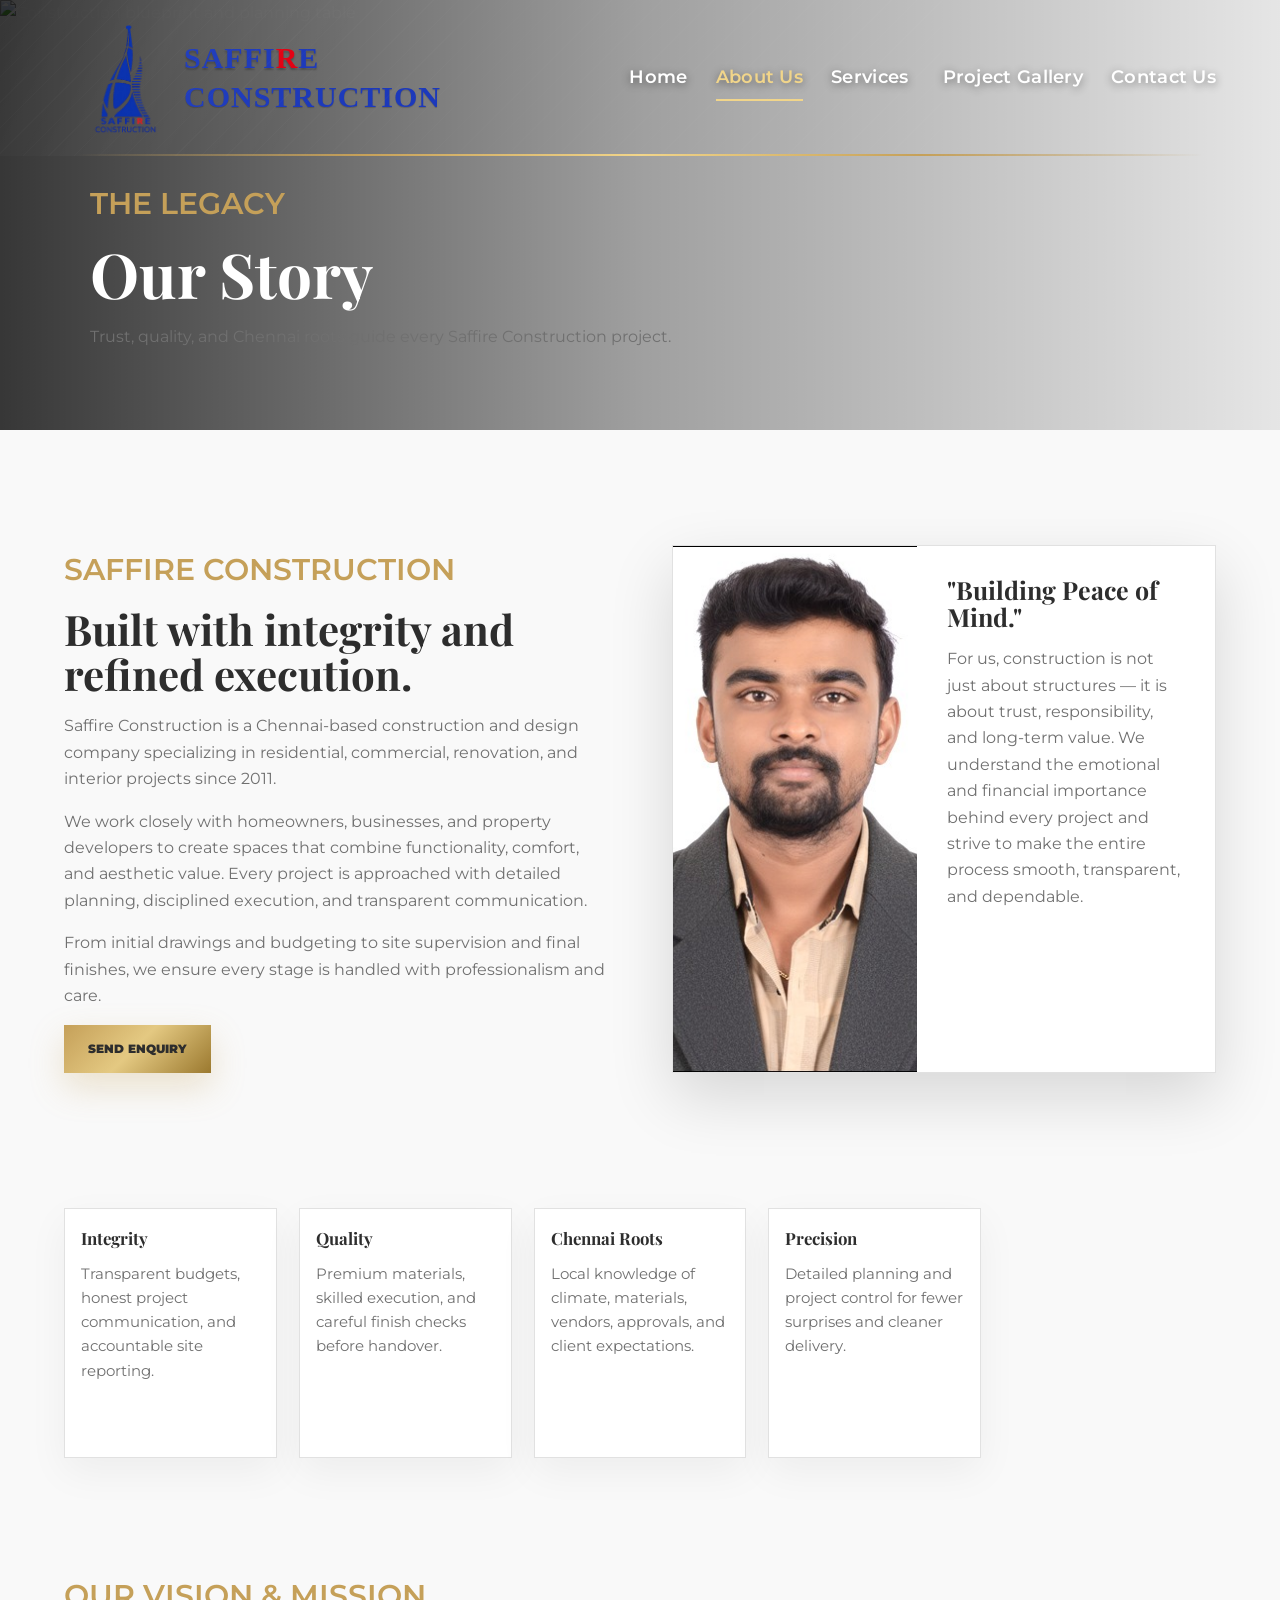
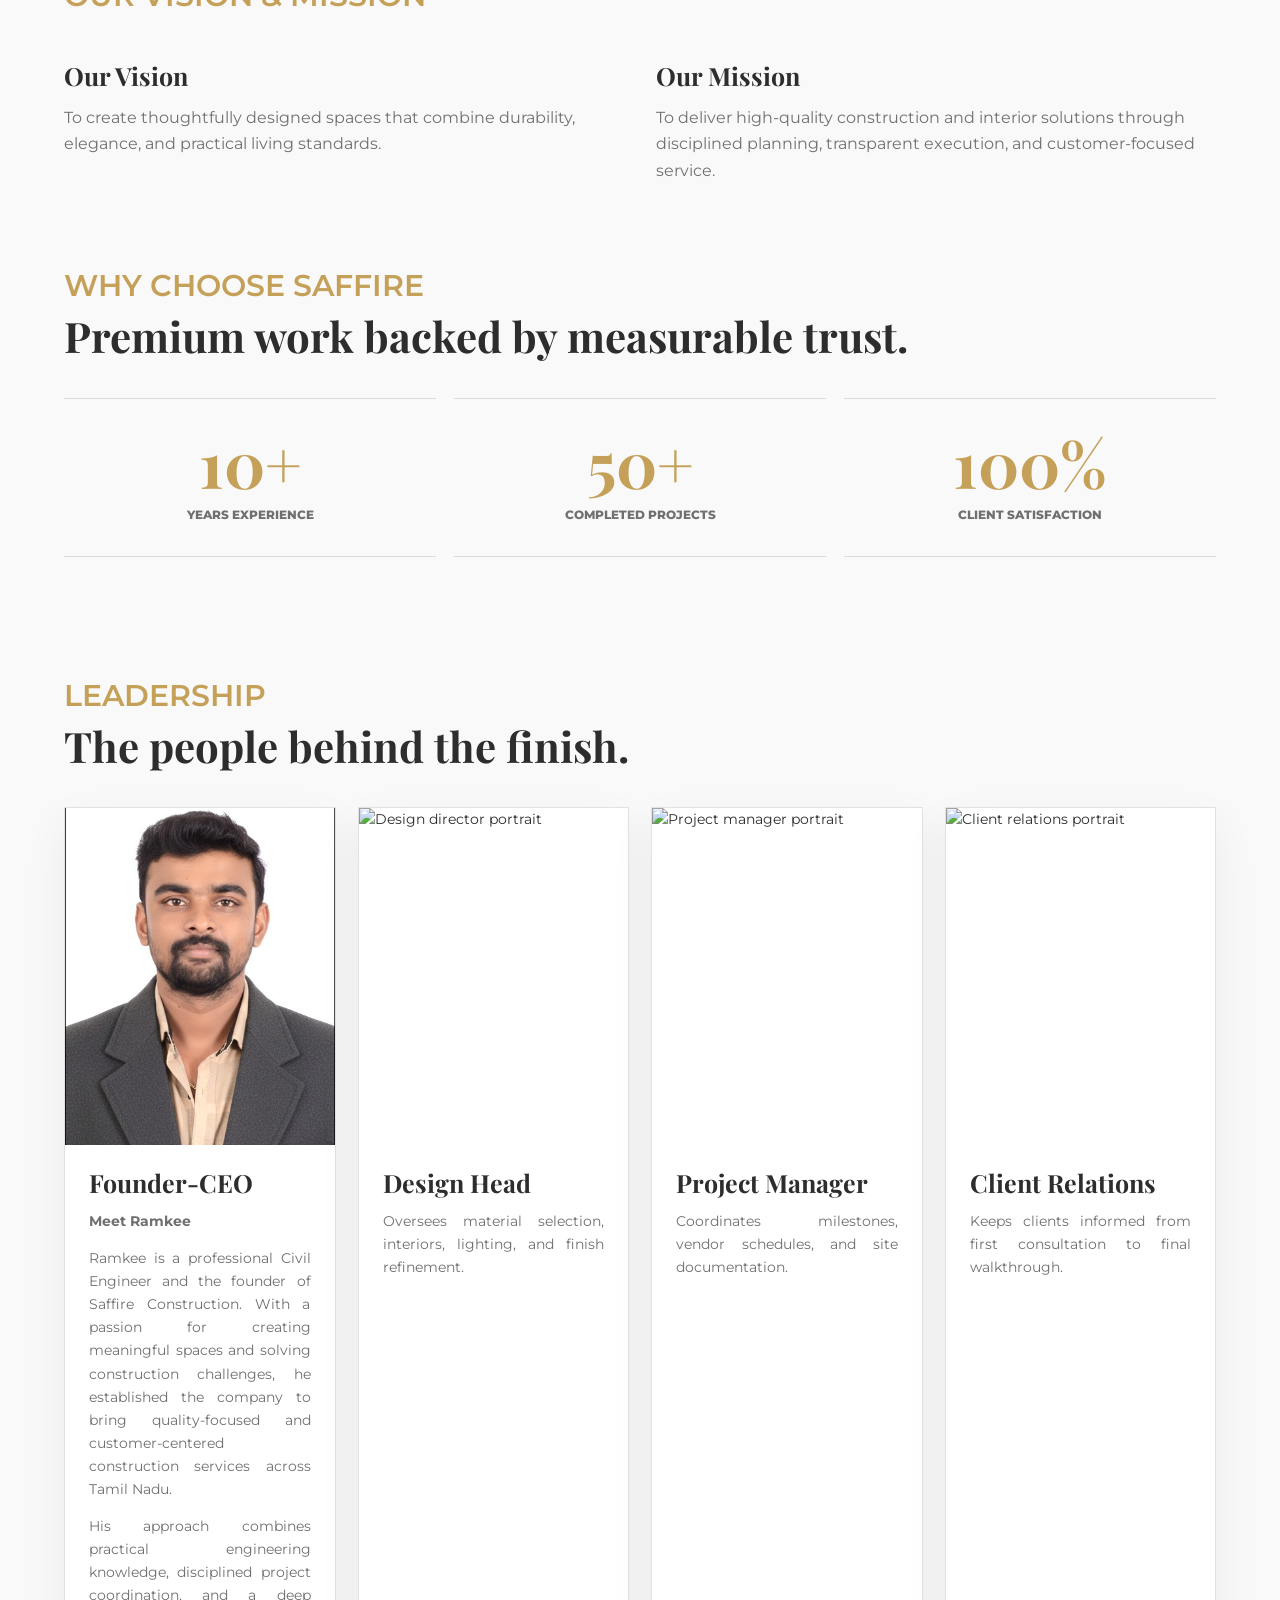
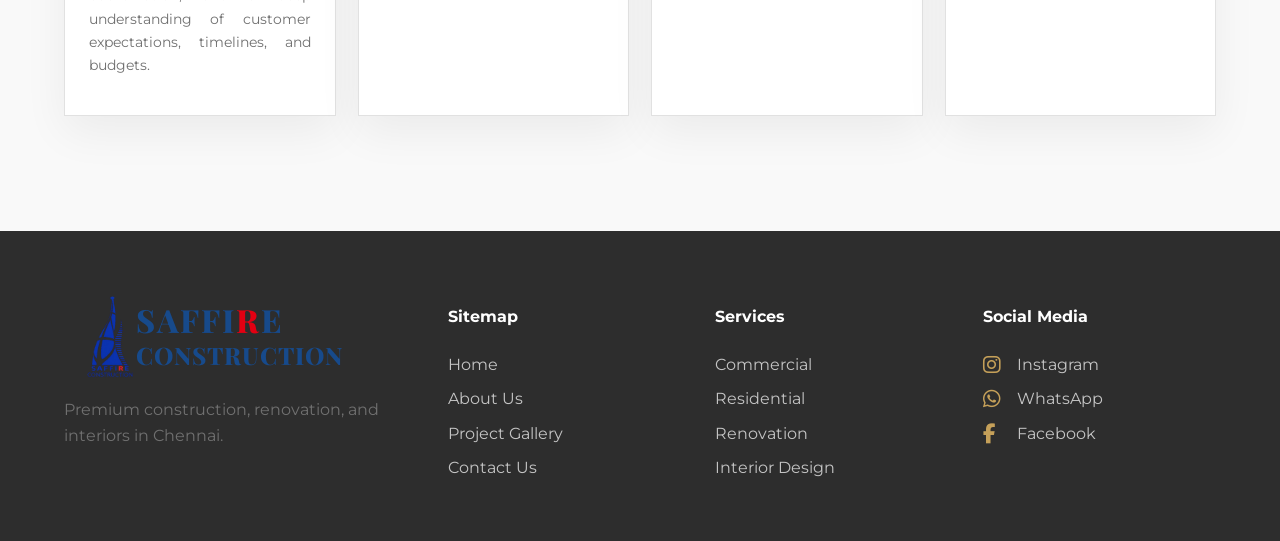
==== commit 39d03e70: "updated website" ====
--- a/about-us.html
+++ b/about-us.html
@@ -1,6 +1,16 @@
 <!DOCTYPE html>
 <html lang="en">
   <head>
+  <!-- Google tag (gtag.js) -->
+<script async src="https://www.googletagmanager.com/gtag/js?id=G-7KM9ZSTR3M"></script>
+<script>
+  window.dataLayer = window.dataLayer || [];
+  function gtag(){dataLayer.push(arguments);}
+  gtag('js', new Date());
+
+  gtag('config', 'G-7KM9ZSTR3M');
+</script>
+<meta name="google-site-verification" content="=t-nxbkzq3_yJRgtptkbijz7ejn8_3qHgb3d-r-MqJZs" />
     <meta charset="UTF-8" />
     <meta name="viewport" content="width=device-width, initial-scale=1.0" />
 	<link rel="stylesheet" href="https://cdnjs.cloudflare.com/ajax/libs/font-awesome/6.5.1/css/all.min.css" />
--- a/styles.css
+++ b/styles.css
@@ -1856,4 +1856,31 @@
 
 .flat-promoters-page .split-hero {
   padding-top: 230px;
+}
+.cards {
+  display: grid;
+  grid-template-columns: repeat(5, 1fr);
+  gap: 22px;
+}
+@media (max-width: 1100px) {
+  .cards {
+    grid-template-columns: repeat(3, 1fr);
+  }
+}
+
+@media (max-width: 700px) {
+  .cards {
+    grid-template-columns: 1fr;
+  }
+}
+.card {
+  padding: 20px 16px;
+}
+
+.card h3 {
+  font-size: 1.05rem;
+}
+
+.card p {
+  font-size: 0.92rem;
 }
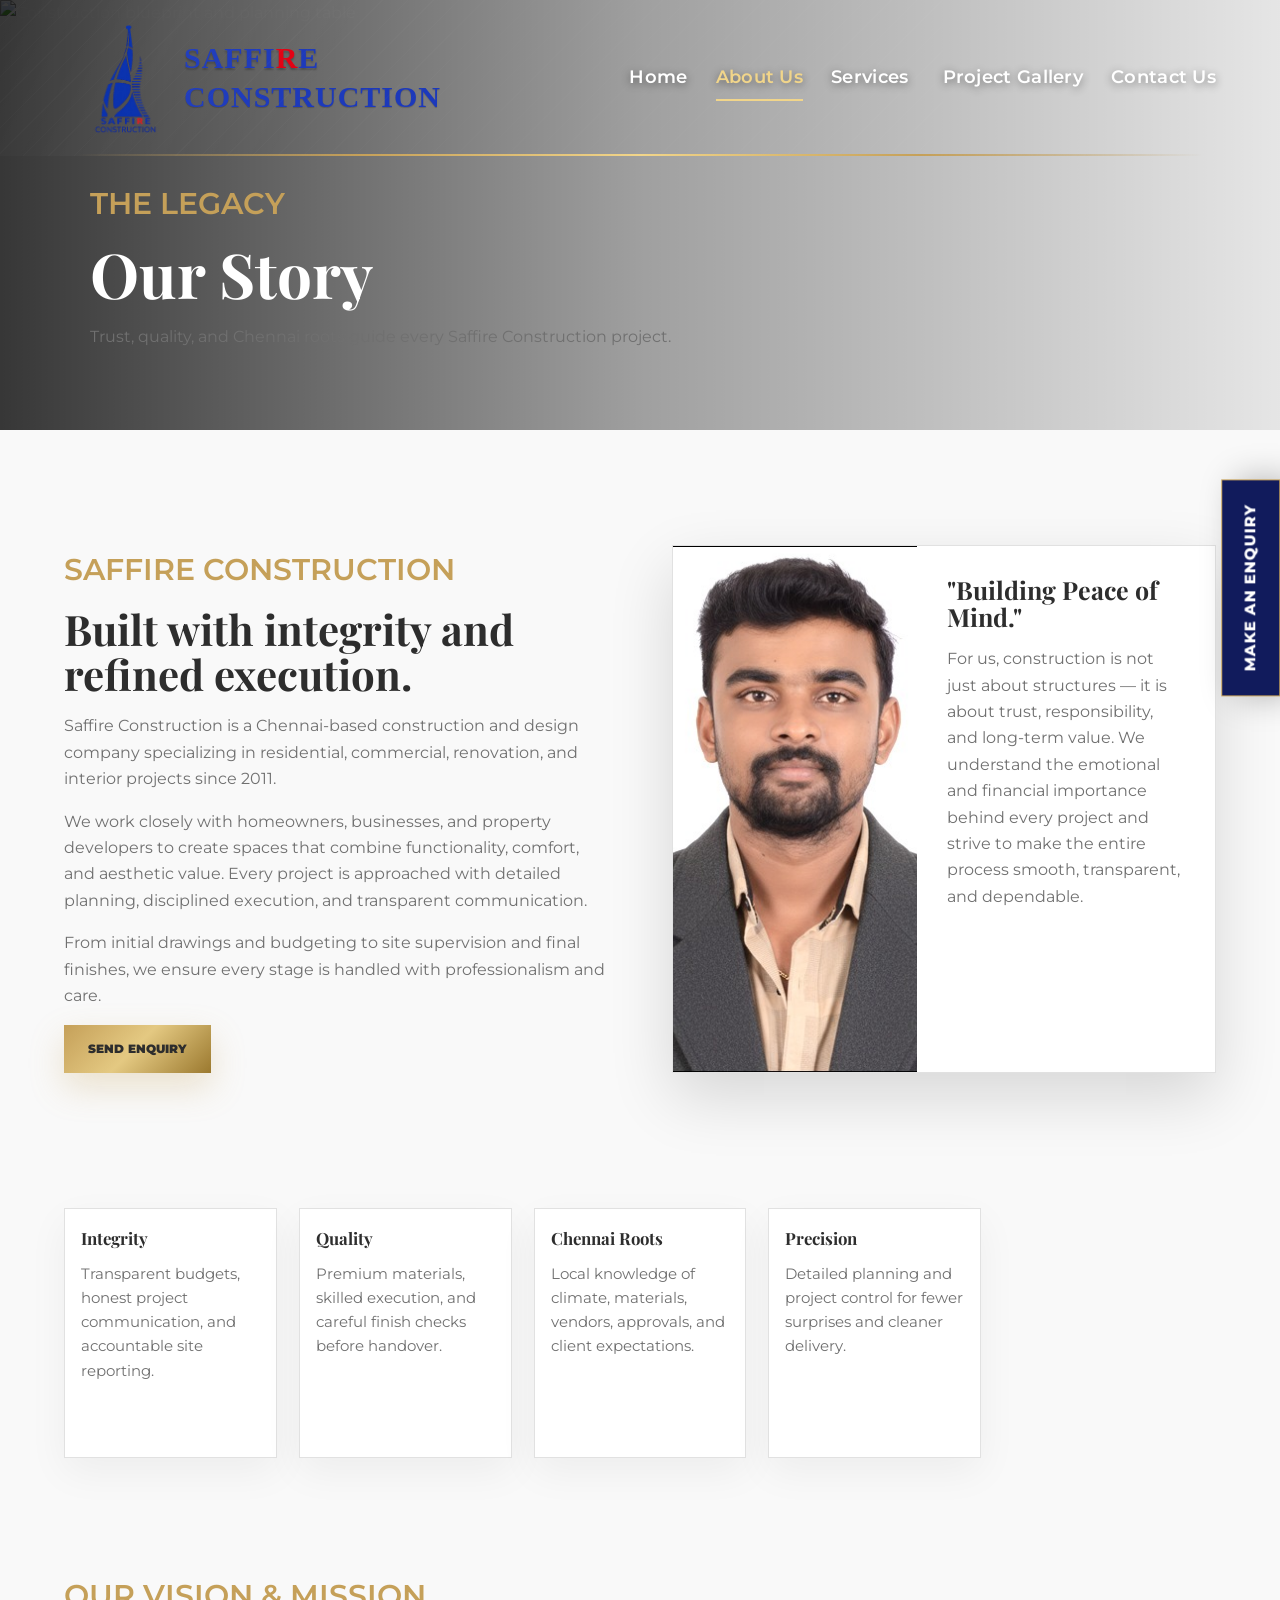
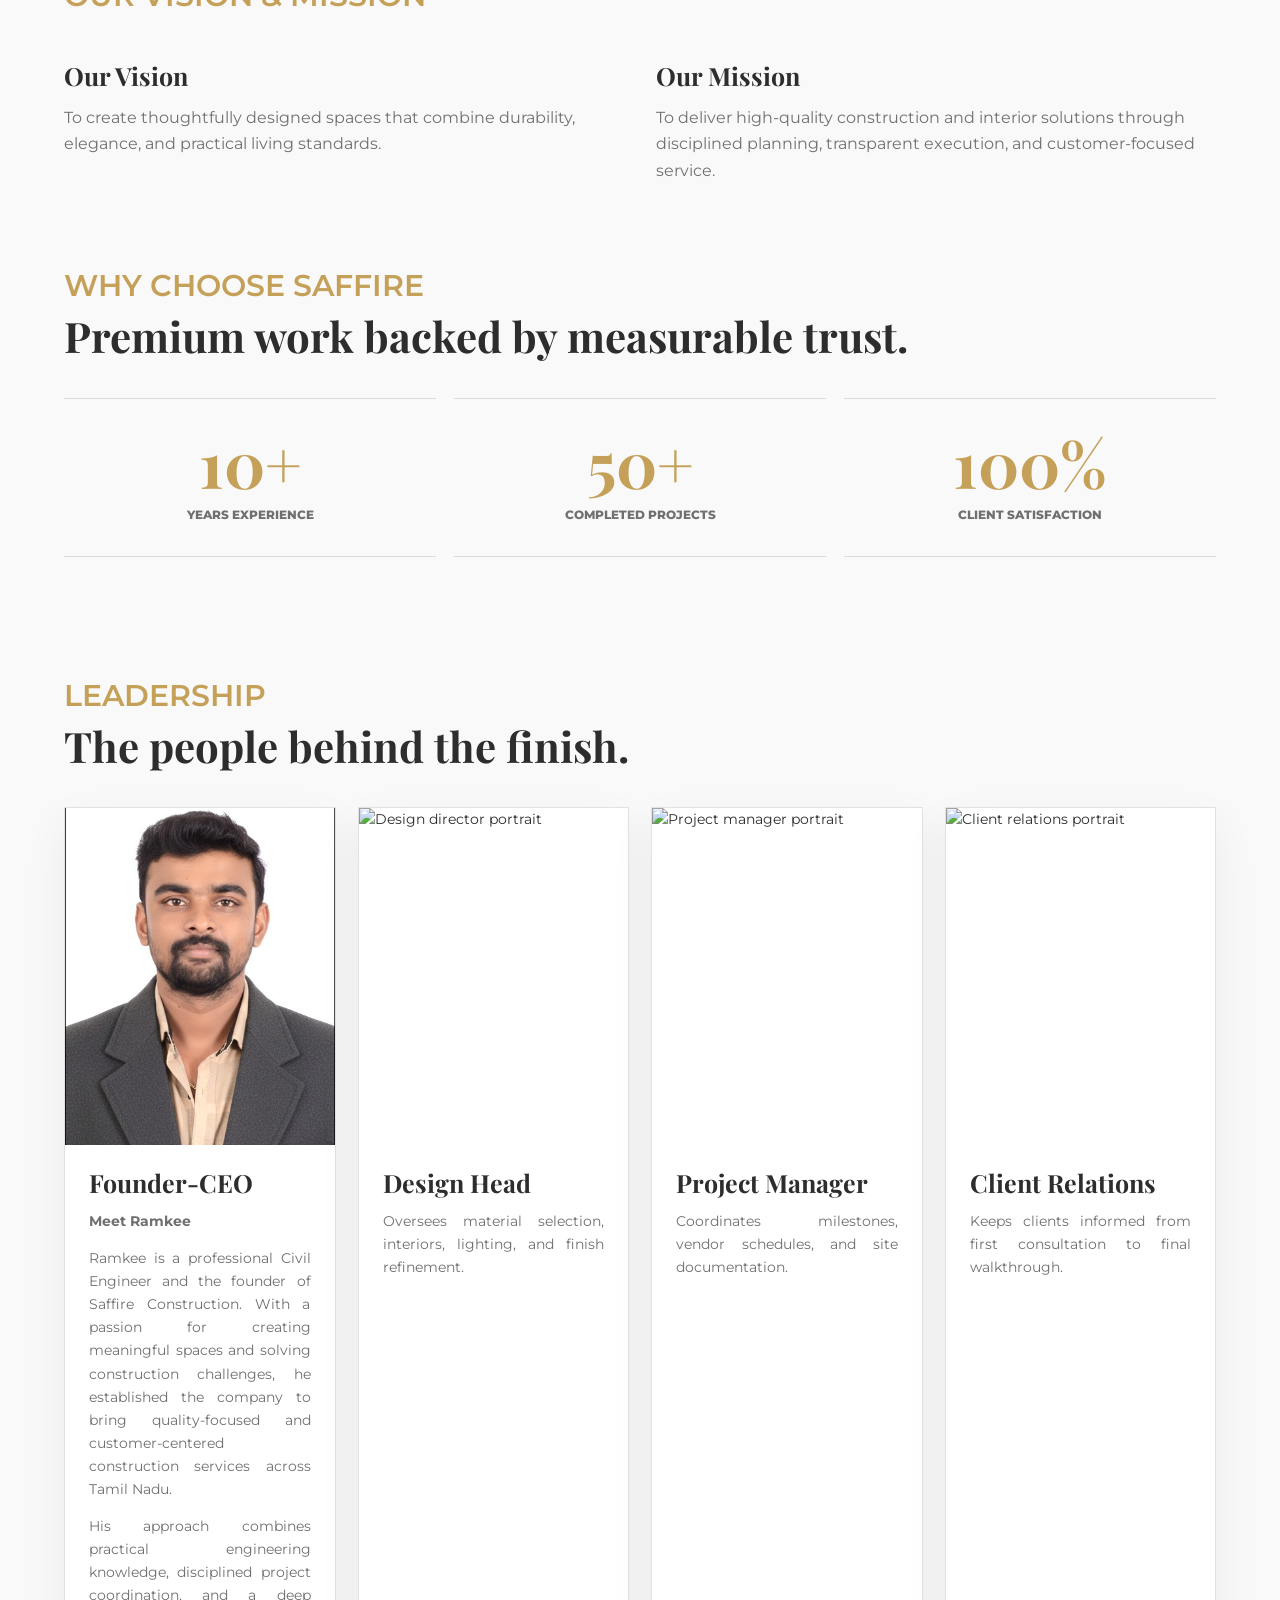
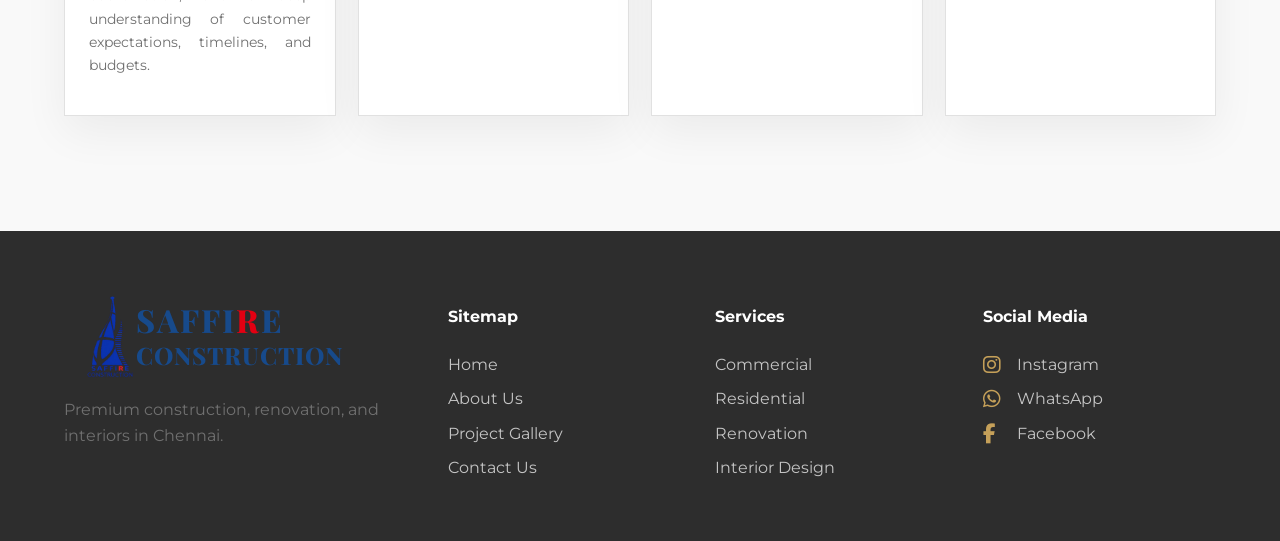
==== commit 3eb9a9fd: "updated website" ====
--- a/about-us.html
+++ b/about-us.html
@@ -10,7 +10,7 @@
 
   gtag('config', 'G-7KM9ZSTR3M');
 </script>
-<meta name="google-site-verification" content="=t-nxbkzq3_yJRgtptkbijz7ejn8_3qHgb3d-r-MqJZs" />
+<meta name="google-site-verification" content="t-nxbkzq3_yJRgtptkbijz7ejn8_3qHgb3d-r-MqJZs" />
     <meta charset="UTF-8" />
     <meta name="viewport" content="width=device-width, initial-scale=1.0" />
 	<link rel="stylesheet" href="https://cdnjs.cloudflare.com/ajax/libs/font-awesome/6.5.1/css/all.min.css" />
@@ -144,5 +144,60 @@
 	</footer>
     <a class="mobile-call" href="tel:+919876543210"><i data-lucide="phone"></i> Call Saffire</a>
     <script src="https://unpkg.com/lucide@latest/dist/umd/lucide.min.js"></script><script src="script.js"></script>
+  <button class="floating-enquiry-btn" type="button" id="openEnquiry">
+  Make an Enquiry
+</button>
+
+<div class="enquiry-popup" id="enquiryPopup">
+  <div class="enquiry-box">
+    <button class="enquiry-close" type="button" id="closeEnquiry">&times;</button>
+
+    <h2>Make an Enquiry</h2>
+    <p>Share your details and our team will contact you shortly.</p>
+
+    <form action="https://formsubmit.co/YOURMAIL@gmail.com" method="POST">
+      <input type="hidden" name="_subject" value="New Saffire Construction Enquiry" />
+      <input type="hidden" name="_captcha" value="false" />
+      <input type="hidden" name="_template" value="table" />
+
+      <label>
+        Name
+        <input type="text" name="name" placeholder="Your name" required />
+      </label>
+
+      <label>
+        Email
+        <input type="email" name="email" placeholder="you@example.com" required />
+      </label>
+
+      <label>
+        Phone
+        <input type="tel" name="phone" placeholder="+91 99622 23058" required />
+      </label>
+
+      <label>
+        Project Type
+        <select name="project_type" required>
+          <option value="">Select a service</option>
+          <option>Commercial</option>
+          <option>Residential</option>
+          <option>Renovation</option>
+          <option>Interior Design</option>
+          <option>Flat Promoters</option>
+        </select>
+      </label>
+
+      <label>
+        Message
+        <textarea name="message" rows="4" placeholder="Tell us about your project"></textarea>
+      </label>
+
+      <button class="button button-gold" type="submit">Submit Enquiry</button>
+    </form>
+  </div>
+</div>
+
+<script src="https://unpkg.com/lucide@latest/dist/umd/lucide.min.js"></script>
+<script src="script.js"></script>
   </body>
 </html>
--- a/styles.css
+++ b/styles.css
@@ -28,6 +28,10 @@
 }
 
 body.menu-open {
+  overflow: hidden;
+}
+
+body.enquiry-open {
   overflow: hidden;
 }
 
@@ -889,6 +893,109 @@
   right: 24px;
   top: 24px;
   width: 46px;
+}
+
+.enquiry-tab {
+  background: #16246f;
+  border: 1px solid #3f8cff;
+  box-shadow: 0 16px 38px rgba(0, 0, 0, 0.28);
+  color: #ffffff;
+  cursor: pointer;
+  font-size: 15px;
+  font-weight: 900;
+  letter-spacing: 0.8px;
+  min-height: 56px;
+  padding: 18px 14px;
+  position: fixed;
+  right: 0;
+  text-transform: uppercase;
+  top: 50%;
+  transform: translateY(-50%);
+  transition: background 180ms ease, box-shadow 180ms ease;
+  writing-mode: vertical-rl;
+  z-index: 85;
+}
+
+.enquiry-tab:hover,
+.enquiry-tab:focus-visible {
+  background: #1d318f;
+  box-shadow: 0 18px 44px rgba(0, 0, 0, 0.34);
+  outline: 0;
+}
+
+.enquiry-modal {
+  align-items: center;
+  background: rgba(18, 18, 18, 0.76);
+  display: none;
+  inset: 0;
+  justify-content: center;
+  padding: 92px clamp(18px, 5vw, 52px) 32px;
+  position: fixed;
+  z-index: 120;
+}
+
+.enquiry-modal.is-open {
+  display: flex;
+}
+
+.enquiry-dialog {
+  background: var(--white);
+  box-shadow: 0 28px 70px rgba(0, 0, 0, 0.34);
+  max-height: calc(100vh - 124px);
+  max-width: 620px;
+  overflow: auto;
+  position: relative;
+  width: min(100%, 620px);
+}
+
+.enquiry-heading {
+  background:
+    radial-gradient(circle at 14% 12%, rgba(197, 160, 89, 0.24), transparent 30%),
+    linear-gradient(115deg, #050505 0%, #202020 58%, #080808 100%);
+  border-bottom: 2px solid var(--gold);
+  color: var(--white);
+  padding: 30px clamp(24px, 5vw, 42px);
+}
+
+.enquiry-heading span {
+  color: #f1d58a;
+  display: block;
+  font-size: 12px;
+  font-weight: 900;
+  margin-bottom: 8px;
+  text-transform: uppercase;
+}
+
+.enquiry-heading h2 {
+  color: var(--white);
+  font-size: clamp(30px, 6vw, 46px);
+}
+
+.enquiry-close {
+  align-items: center;
+  background: var(--gold);
+  border: 0;
+  color: var(--charcoal);
+  cursor: pointer;
+  display: flex;
+  height: 44px;
+  justify-content: center;
+  position: absolute;
+  right: 16px;
+  top: 16px;
+  width: 44px;
+  z-index: 2;
+}
+
+.enquiry-close span {
+  font-size: 18px;
+  font-weight: 900;
+  line-height: 1;
+}
+
+.enquiry-form.lead-form {
+  border: 0;
+  box-shadow: none;
 }
 
 .mobile-call {
@@ -1086,6 +1193,24 @@
 
   .mobile-call {
     display: flex;
+  }
+
+  .enquiry-tab {
+    bottom: 82px;
+    font-size: 12px;
+    min-height: 46px;
+    padding: 14px 10px;
+    top: auto;
+    transform: none;
+  }
+
+  .enquiry-modal {
+    align-items: flex-start;
+    padding: 76px 14px 104px;
+  }
+
+  .enquiry-dialog {
+    max-height: calc(100vh - 180px);
   }
 }
 ..brand {
@@ -1883,4 +2008,85 @@
 
 .card p {
   font-size: 0.92rem;
+}
+.floating-enquiry-btn {
+  position: fixed;
+  right: 0;
+  top: 50%;
+  z-index: 999;
+  transform: translateY(-50%) rotate(-90deg);
+  transform-origin: right bottom;
+  background: #111b5c;
+  border: 1px solid #c5a059;
+  color: #ffffff;
+  cursor: pointer;
+  font-size: 15px;
+  font-weight: 800;
+  letter-spacing: 1px;
+  padding: 16px 24px;
+  text-transform: uppercase;
+  box-shadow: 0 14px 34px rgba(0, 0, 0, 0.28);
+}
+
+.enquiry-popup {
+  align-items: center;
+  background: rgba(0, 0, 0, 0.72);
+  display: none;
+  inset: 0;
+  justify-content: center;
+  padding: 20px;
+  position: fixed;
+  z-index: 1000;
+}
+
+.enquiry-popup.is-open {
+  display: flex;
+}
+
+.enquiry-box {
+  background: #f9f9f9;
+  max-width: 560px;
+  padding: 34px;
+  position: relative;
+  width: 100%;
+  box-shadow: 0 24px 70px rgba(0, 0, 0, 0.35);
+}
+
+.enquiry-box h2 {
+  margin-bottom: 10px;
+}
+
+.enquiry-box form {
+  display: grid;
+  gap: 14px;
+  margin-top: 20px;
+}
+
+.enquiry-box label {
+  color: #2d2d2d;
+  font-size: 12px;
+  font-weight: 800;
+  text-transform: uppercase;
+}
+
+.enquiry-close {
+  background: #2d2d2d;
+  border: 0;
+  color: #ffffff;
+  cursor: pointer;
+  font-size: 28px;
+  height: 42px;
+  position: absolute;
+  right: 14px;
+  top: 14px;
+  width: 42px;
+}
+
+@media (max-width: 760px) {
+  .floating-enquiry-btn {
+    bottom: 80px;
+    right: 12px;
+    top: auto;
+    transform: none;
+  }
 }
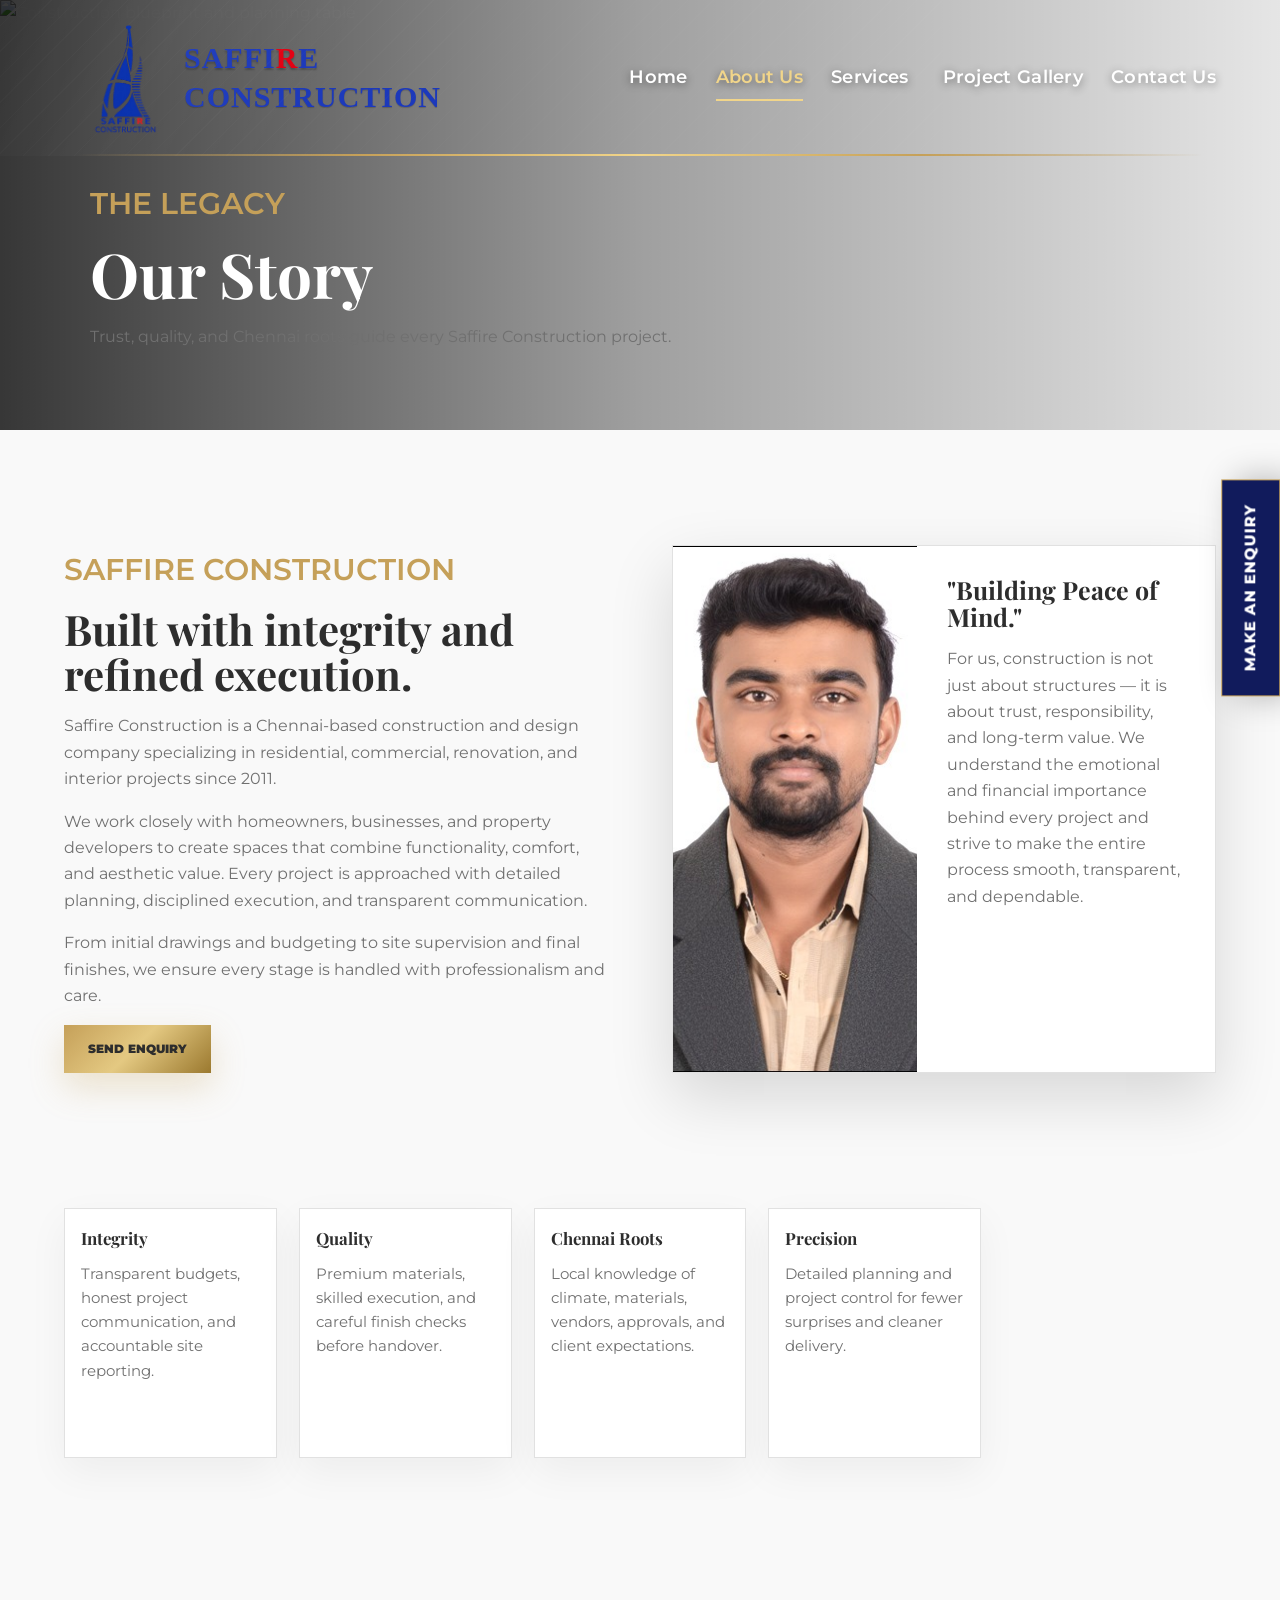
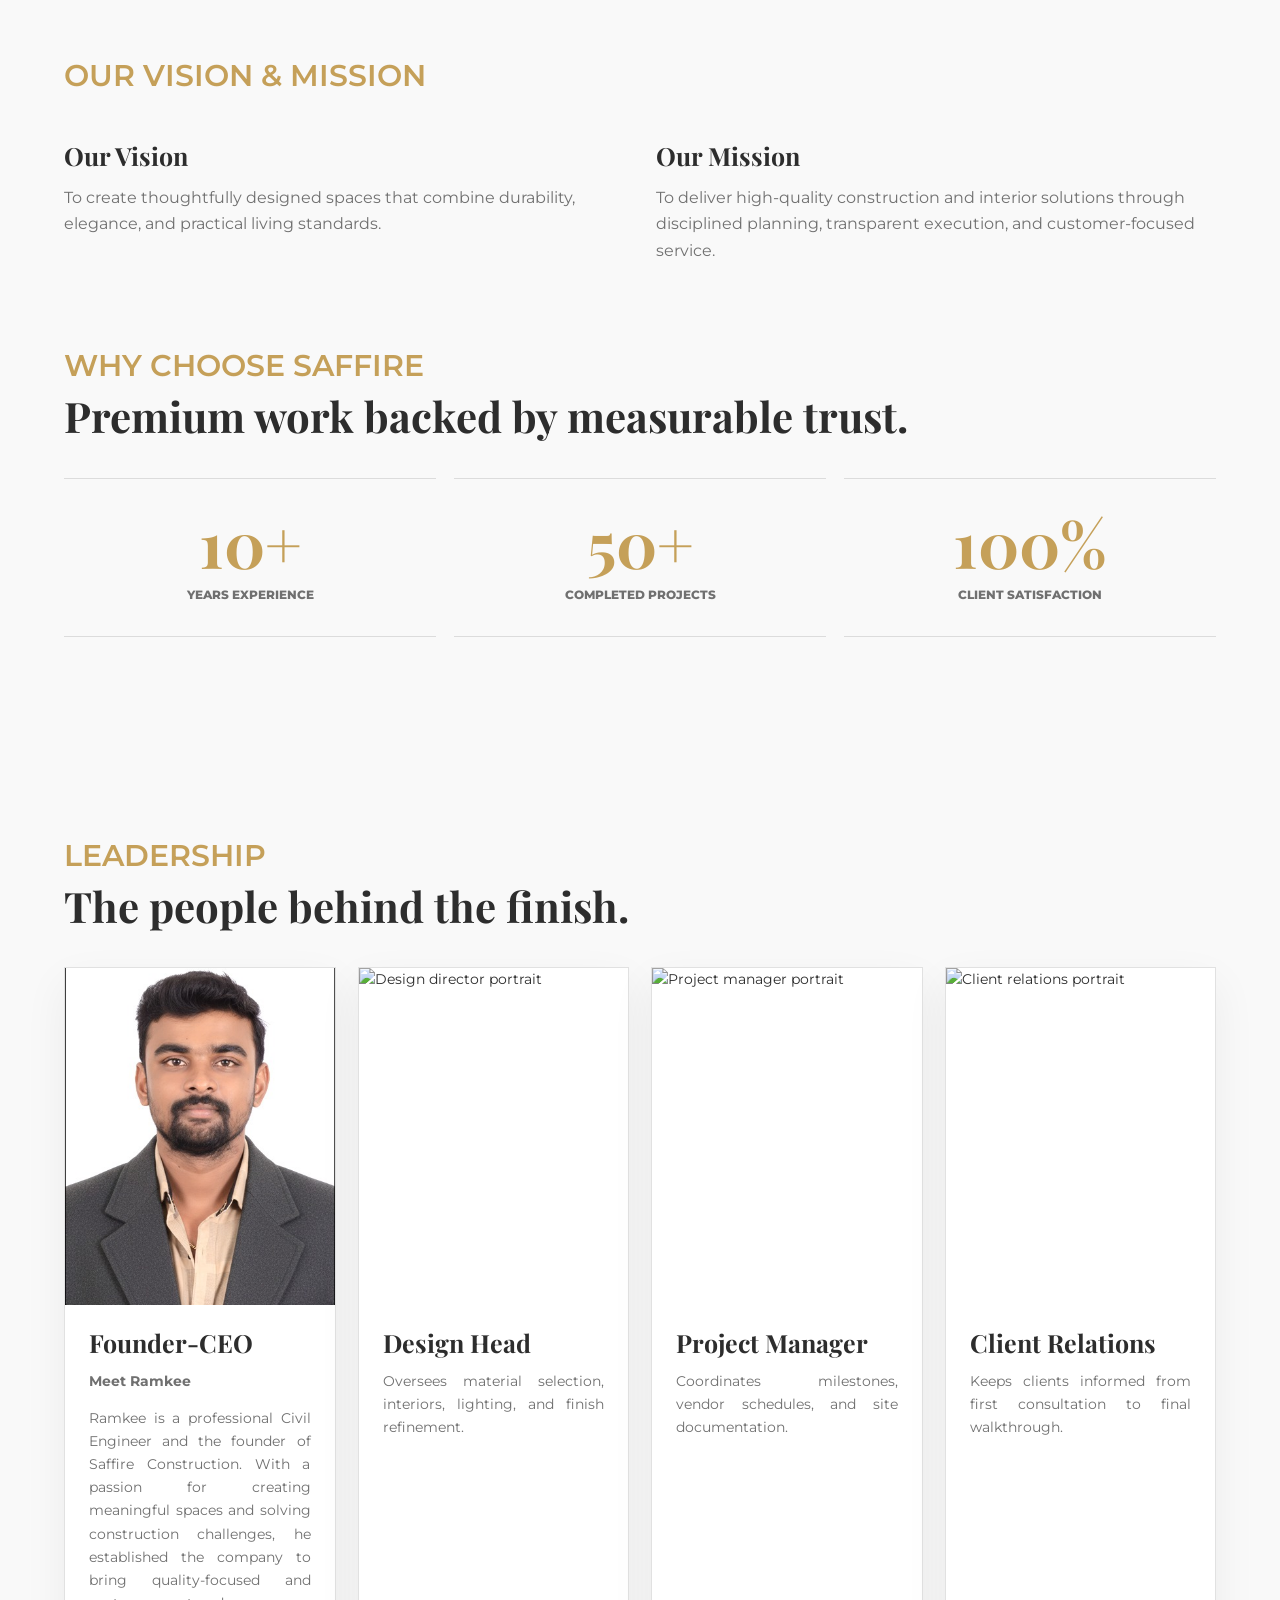
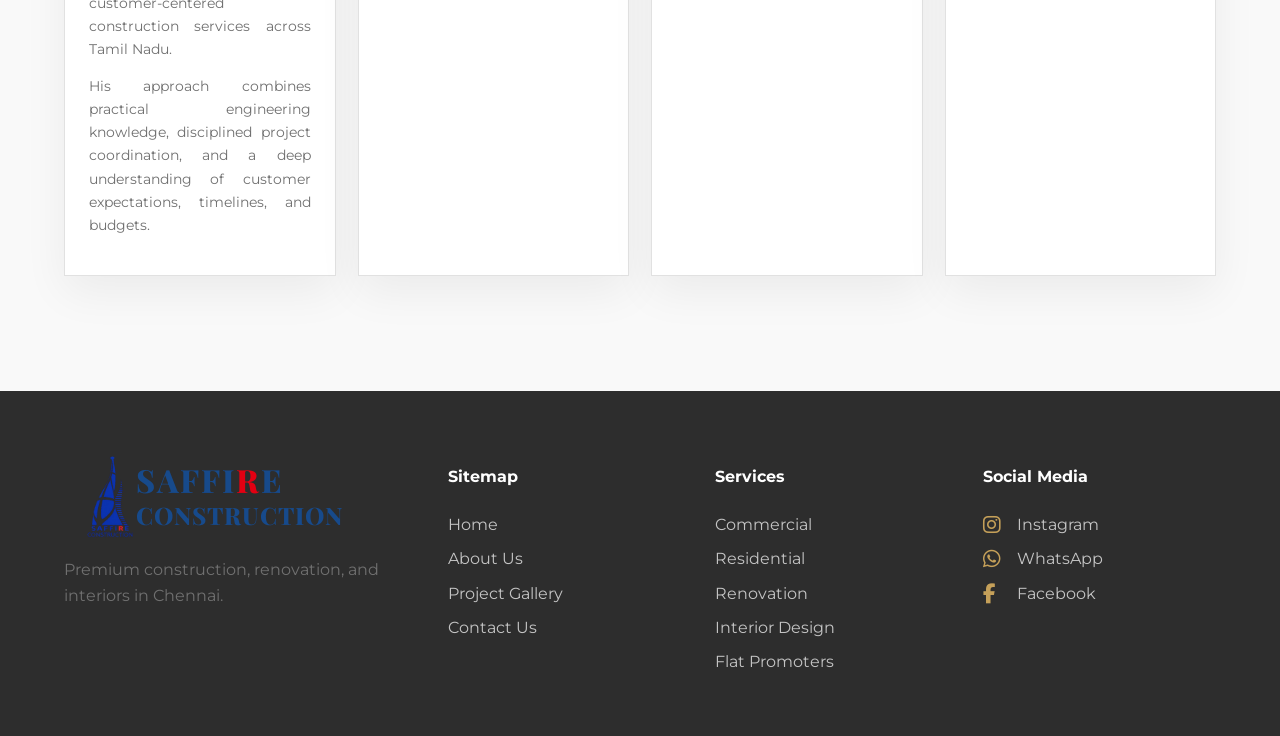
==== commit a53919ac: "updated website" ====
--- a/about-us.html
+++ b/about-us.html
@@ -118,7 +118,7 @@
   <p>Premium construction, renovation, and interiors in Chennai.</p>
 </div>
 	<div><h4>Sitemap</h4>
-	<a href="index.html">Home</a><a href="about-us.html">About Us</a><a href="project-gallery.html">Project Gallery</a><a href="contact-us.html">Contact Us</a></div><div><h4>Services</h4><a href="commercial.html">Commercial</a><a href="residential.html">Residential</a><a href="renovation.html">Renovation</a><a href="interior-design.html">Interior Design</a></div>
+	<a href="index.html">Home</a><a href="about-us.html">About Us</a><a href="project-gallery.html">Project Gallery</a><a href="contact-us.html">Contact Us</a></div><div><h4>Services</h4><a href="commercial.html">Commercial</a><a href="residential.html">Residential</a><a href="renovation.html">Renovation</a><a href="interior-design.html">Interior Design</a><a href="flat-promoters.html">Flat Promoters</a></div>
 <div class="footer-social">
   <h4>Social Media</h4>
 
@@ -155,7 +155,7 @@
     <h2>Make an Enquiry</h2>
     <p>Share your details and our team will contact you shortly.</p>
 
-    <form action="https://formsubmit.co/YOURMAIL@gmail.com" method="POST">
+    <form action="https://formsubmit.co/saffireconstructions@gmail.com" method="POST">
       <input type="hidden" name="_subject" value="New Saffire Construction Enquiry" />
       <input type="hidden" name="_captcha" value="false" />
       <input type="hidden" name="_template" value="table" />
--- a/styles.css
+++ b/styles.css
@@ -406,7 +406,7 @@
   max-width: 100% !important;
   white-space: normal !important;
   padding-left: 20px;
-  margin-top: -130px;
+  margin-top: -50px;
   
 }
 
@@ -2089,4 +2089,121 @@
     top: auto;
     transform: none;
   }
+}
+.process-grid,
+.trust-grid {
+  display: grid;
+  grid-template-columns: repeat(4, 1fr);
+  gap: 24px;
+}
+
+.process-grid article,
+.trust-grid article {
+  background: #ffffff;
+  border: 1px solid rgba(45, 45, 45, 0.12);
+  min-height: 260px;
+  padding: 34px 28px;
+}
+
+.process-grid span {
+  color: #c5a059;
+  display: block;
+  font-family: "Playfair Display", Georgia, serif;
+  font-size: 46px;
+  font-weight: 700;
+  margin-bottom: 18px;
+}
+
+.process-grid h3,
+.trust-grid h3 {
+  margin-bottom: 16px;
+}
+
+.home-feature-banner {
+  background:
+    linear-gradient(90deg, rgba(0, 0, 0, 0.82), rgba(0, 0, 0, 0.38)),
+    url("https://images.unsplash.com/photo-1600607687939-ce8a6c25118c?auto=format&fit=crop&w=1800&q=85");
+  background-position: center;
+  background-size: cover;
+  color: #ffffff;
+  padding: 120px clamp(20px, 7vw, 110px);
+}
+
+.home-feature-banner div {
+  max-width: 980px;
+}
+
+.home-feature-banner h2 {
+  color: #ffffff;
+  font-size: clamp(32px, 3vw, 50px);
+  margin-bottom: 34px;
+}
+
+.preview-grid {
+  display: grid;
+  grid-template-columns: repeat(3, 1fr);
+  gap: 24px;
+}
+
+.preview-grid a {
+  background: #2d2d2d;
+  color: #ffffff;
+  display: block;
+  overflow: hidden;
+  position: relative;
+}
+
+.preview-grid img {
+  aspect-ratio: 4 / 3;
+  height: 100%;
+  object-fit: cover;
+  transition: transform 0.35s ease, opacity 0.35s ease;
+  width: 100%;
+}
+
+.preview-grid span {
+  background: rgba(197, 160, 89, 0.92);
+  bottom: 0;
+  color: #2d2d2d;
+  font-family: "Playfair Display", Georgia, serif;
+  font-size: 26px;
+  left: 0;
+  padding: 18px 22px;
+  position: absolute;
+  width: 100%;
+}
+
+.preview-grid a:hover img {
+  opacity: 0.76;
+  transform: scale(1.05);
+}
+
+@media (max-width: 1080px) {
+  .process-grid,
+  .trust-grid {
+    grid-template-columns: repeat(2, 1fr);
+  }
+
+  .preview-grid {
+    grid-template-columns: 1fr;
+  }
+}
+
+@media (max-width: 760px) {
+  .process-grid,
+  .trust-grid {
+    grid-template-columns: 1fr;
+  }
+
+  .home-feature-banner {
+    padding: 80px 20px;
+  }
+}
+.process-section {
+  padding-top: 0px;
+  margin-top: -10px;
+}
+.home-project-preview {
+  padding-top: -20px;
+  margin-top: -100px;
 }
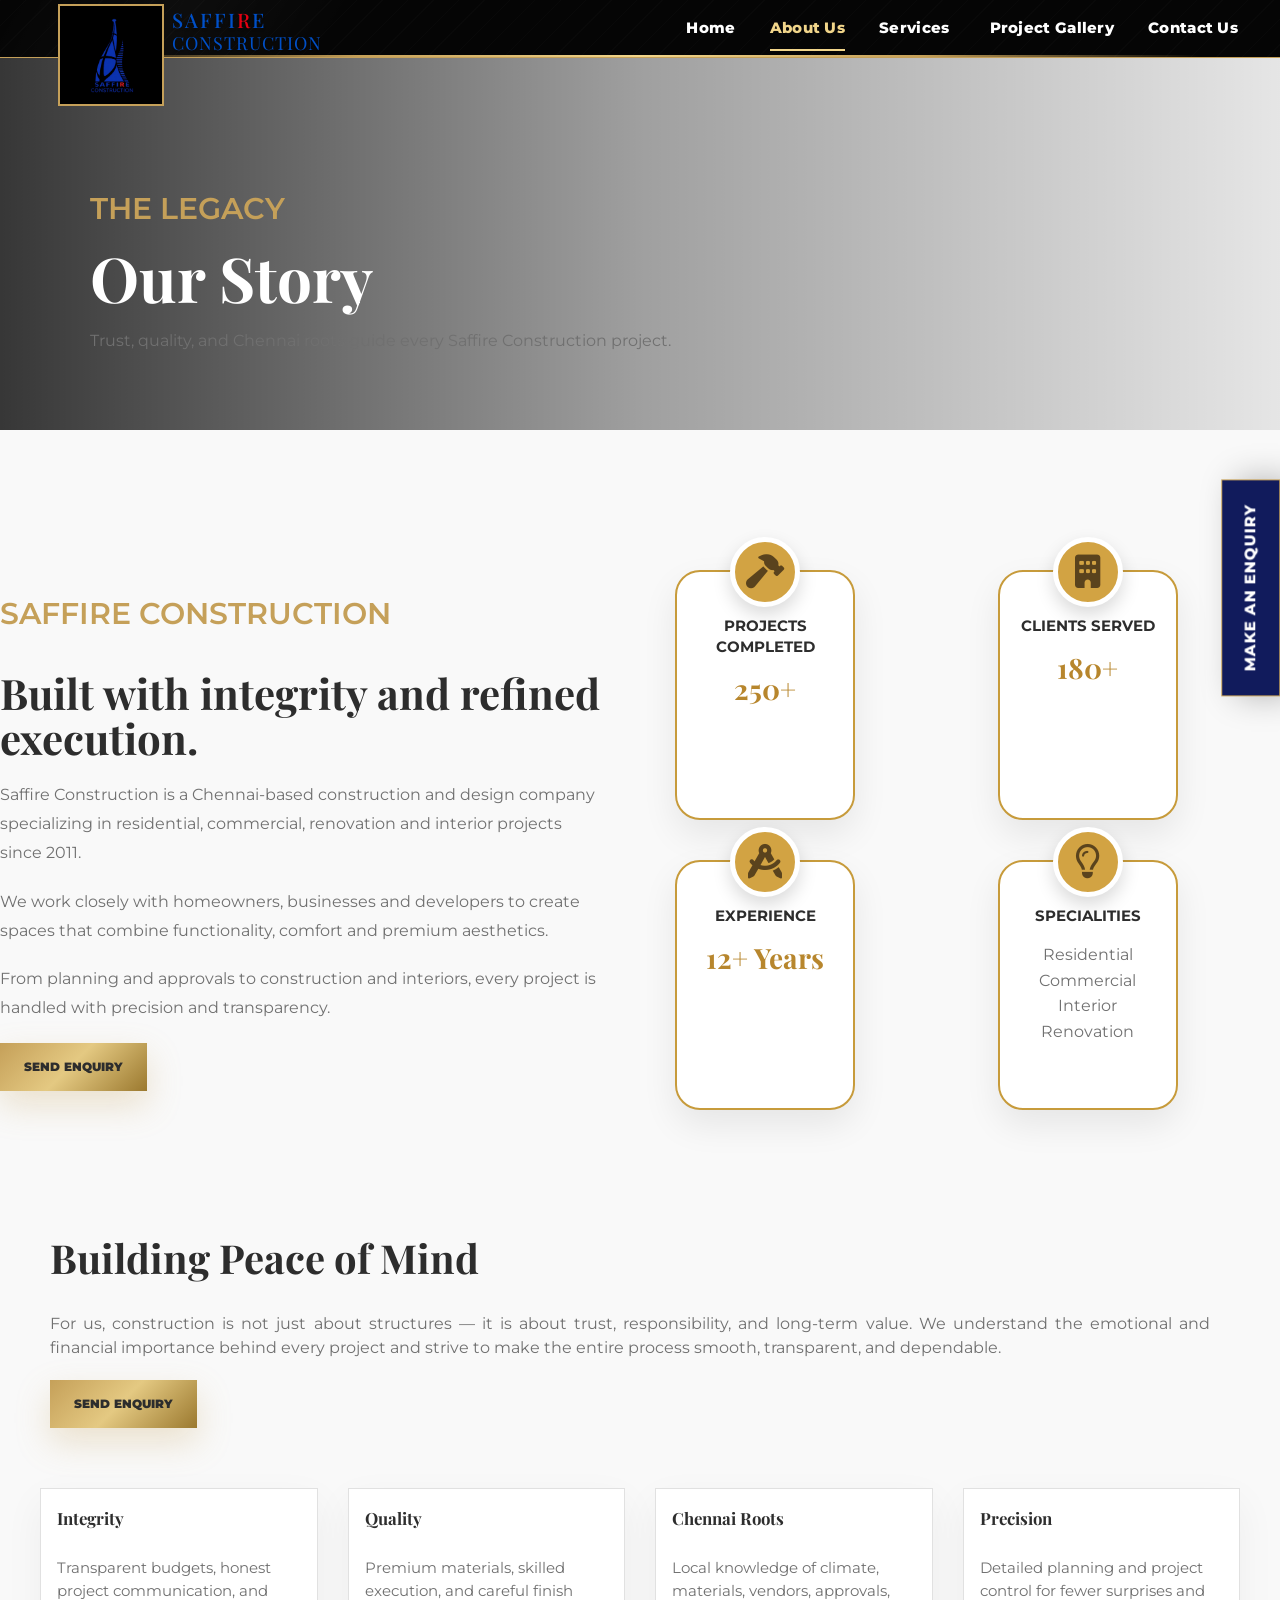
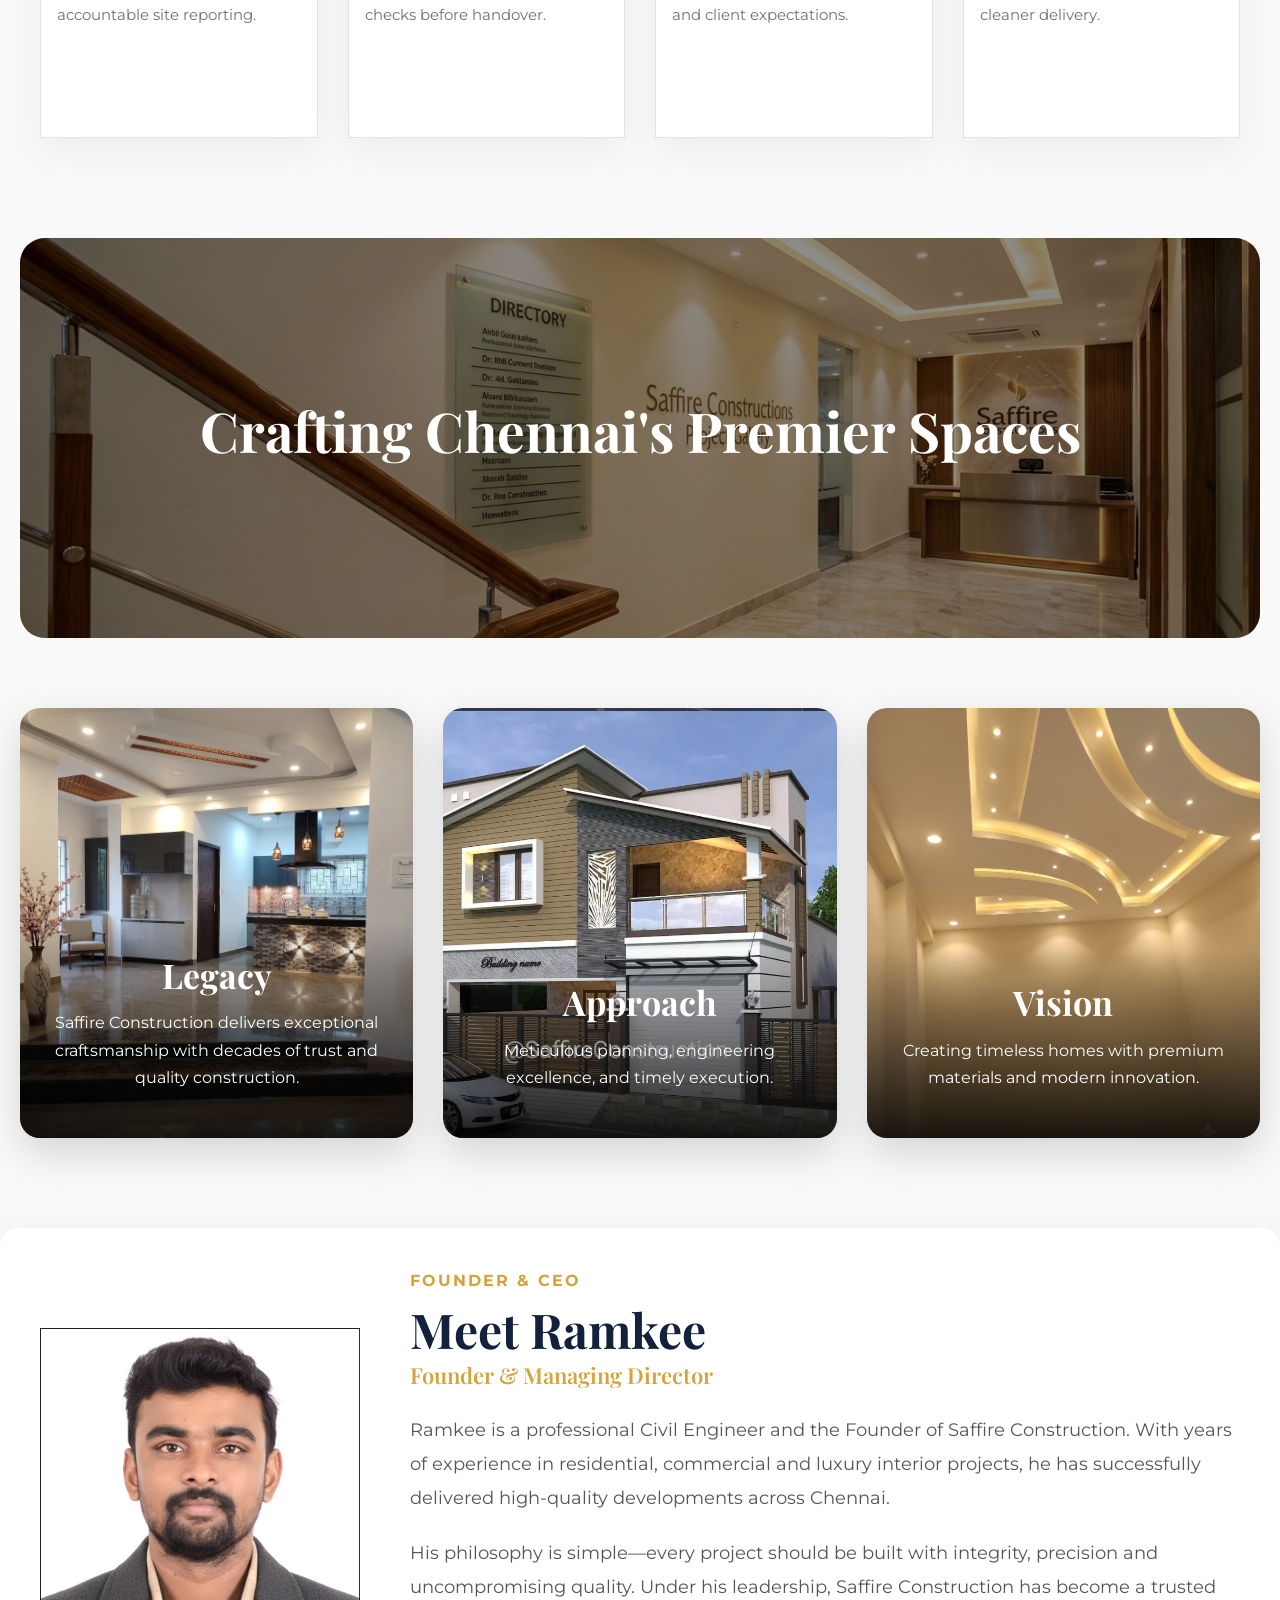
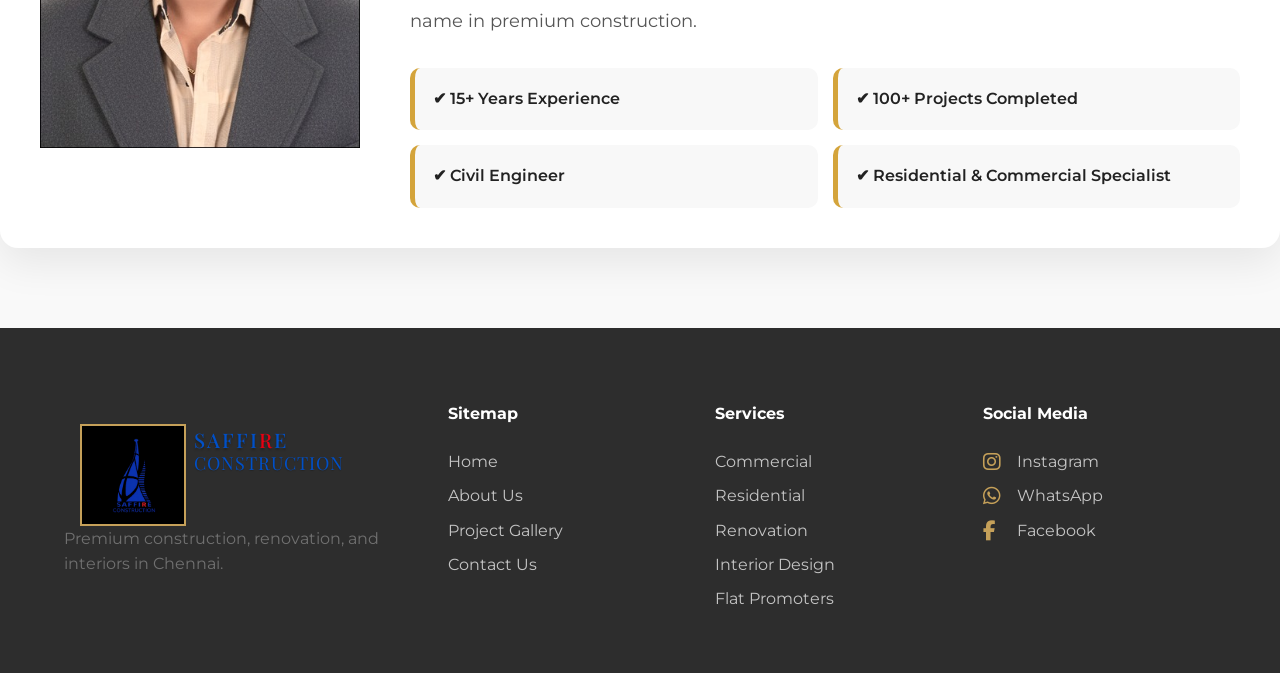
==== commit 4a386136: "updated website" ====
--- a/about-us.html
+++ b/about-us.html
@@ -1,4 +1,4 @@
-<!DOCTYPE html>
+﻿<!DOCTYPE html>
 <html lang="en">
   <head>
   <!-- Google tag (gtag.js) -->
@@ -13,6 +13,7 @@
 <meta name="google-site-verification" content="t-nxbkzq3_yJRgtptkbijz7ejn8_3qHgb3d-r-MqJZs" />
     <meta charset="UTF-8" />
     <meta name="viewport" content="width=device-width, initial-scale=1.0" />
+	<link rel="stylesheet" href="https://cdnjs.cloudflare.com/ajax/libs/font-awesome/6.6.0/css/all.min.css">
 	<link rel="stylesheet" href="https://cdnjs.cloudflare.com/ajax/libs/font-awesome/6.5.1/css/all.min.css" />
     <title>About Us | Saffire Construction Chennai</title>
 	<meta name="description" content="Premium residential and commercial construction company in Chennai specializing in elegant modern architecture, renovations, and interiors.">
@@ -23,97 +24,310 @@
     <link rel="preconnect" href="https://fonts.gstatic.com" crossorigin />
     <link href="https://fonts.googleapis.com/css2?family=Montserrat:wght@400;500;600;700;800&family=Playfair+Display:wght@600;700&display=swap" rel="stylesheet" />
     <script>document.documentElement.classList.add("js");</script>
-    <link rel="stylesheet" href="styles.css" />
+    <link rel="stylesheet" href="styles.css?v=20260605" />
   </head>
   <body>
     <header class="site-header" data-header>
-     <a class="brand" href="index.html" aria-label="Saffire Construction home">
+  <a class="brand" href="index.html" aria-label="Saffire Construction home">
+    <span class="logo-box">
+      <img src="images/logo.png" alt="Saffire Construction logo" class="site-logo" />
+    </span>
+    <span class="brand-text logo-wordmark">
+      <strong>SAFFI<span>R</span>E</strong>
+      <small>CONSTRUCTION</small>
+    </span>
+  </a>
+  <button class="menu-toggle" type="button" aria-label="Open menu" data-menu-toggle><i data-lucide="menu"></i></button>
+  <nav class="site-nav" data-nav>
+    <a href="index.html">Home</a>
+    <a href="about-us.html" class="active">About Us</a>
+    <div class="dropdown" data-dropdown>
+      <button class="dropdown-trigger" type="button" data-dropdown-trigger>Services <i data-lucide="chevron-down"></i></button>
+      <div class="dropdown-menu">
+        <a href="commercial.html">Commercial</a>
+        <a href="residential.html">Residential</a>
+        <a href="renovation.html">Renovation</a>
+        <a href="interior-design.html">Interior Design</a>
+        <a href="flat-promoters.html">Flat Promoters</a>
+      </div>
+    </div>
+    <a href="project-gallery.html">Project Gallery</a>
+    <a href="contact-us.html">Contact Us</a>
+  </nav>
+</header>
+
+    <main>
+      <section class="page-hero">
+        <img src="https://images.unsplash.com/photo-1503387762-592deb58ef4e?auto=format&fit=crop&w=1800&q=85" alt="Construction blueprint and planning table" />
+        <div><span class="hero-kicker">The Legacy</span><h1>Our Story</h1><p>Trust, quality, and Chennai roots guide every Saffire Construction project.</p></div>
+      </section>
+
+   <section class="about-section">
+
+    <div class="about-left">
+
+        <span class="section-kicker">
+            SAFFIRE CONSTRUCTION
+        </span>
+
+        <h2>Built with integrity and refined execution.</h2>
+
+        <p>
+            Saffire Construction is a Chennai-based construction and design
+            company specializing in residential, commercial, renovation and
+            interior projects since 2011.
+        </p>
+
+        <p>
+            We work closely with homeowners, businesses and developers to
+            create spaces that combine functionality, comfort and premium
+            aesthetics.
+        </p>
+
+        <p>
+            From planning and approvals to construction and interiors,
+            every project is handled with precision and transparency.
+        </p>
+
+        <a href="contact-us.html" class="button button-gold">
+            SEND ENQUIRY
+        </a>
+
+    </div>
+
+    <div class="about-right">
+
+        <!-- CARD 1 -->
+
+        <div class="stat-card">
+
+            <div class="icon-circle">
+                <i class="fa-solid fa-hammer"></i>
+            </div>
+
+            <h5>PROJECTS COMPLETED</h5>
+
+            <h2>250+</h2>
+
+        </div>
+
+        <!-- CARD 2 -->
+
+        <div class="stat-card">
+
+            <div class="icon-circle">
+                <i class="fa-solid fa-building"></i>
+            </div>
+
+            <h5>CLIENTS SERVED</h5>
+
+            <h2>180+</h2>
+
+        </div>
+
+        <!-- CARD 3 -->
+
+        <div class="stat-card">
+
+            <div class="icon-circle">
+                <i class="fa-solid fa-compass-drafting"></i>
+            </div>
+
+            <h5>EXPERIENCE</h5>
+
+            <h2>12+ Years</h2>
+
+        </div>
+
+        <!-- CARD 4 -->
+
+        <div class="stat-card">
+
+            <div class="icon-circle">
+                <i class="fa-regular fa-lightbulb"></i>
+            </div>
+
+            <h5>SPECIALITIES</h5>
+
+            <p>
+                Residential<br>
+                Commercial<br>
+                Interior<br>
+                Renovation
+            </p>
+
+        </div>
+
+    </div>
+
+</section>
+    <section class="section reveal full-width-cards">
+	<div class="peace-content">
+    <h2>Building Peace of Mind</h2>
+
+    <p>
+        For us, construction is not just about structures — it is about trust,
+        responsibility, and long-term value. We understand the emotional and
+        financial importance behind every project and strive to make the entire
+        process smooth, transparent, and dependable.
+    </p>
+
+    <a href="contact-us.html" class="button button-gold">
+        SEND ENQUIRY
+    </a>
+</div>
+    <div class="cards">
+	
+        <article class="card">
+            <i data-lucide="shield-check"></i>
+            <h3>Integrity</h3>
+            <p>Transparent budgets, honest project communication, and accountable site reporting.</p>
+        </article>
+
+        <article class="card">
+            <i data-lucide="gem"></i>
+            <h3>Quality</h3>
+            <p>Premium materials, skilled execution, and careful finish checks before handover.</p>
+        </article>
+
+        <article class="card">
+            <i data-lucide="map-pin"></i>
+            <h3>Chennai Roots</h3>
+            <p>Local knowledge of climate, materials, vendors, approvals, and client expectations.</p>
+        </article>
+
+        <article class="card">
+            <i data-lucide="ruler"></i>
+            <h3>Precision</h3>
+            <p>Detailed planning and project control for fewer surprises and cleaner delivery.</p>
+        </article>
+    </div>
+</section>
+	  <section class="about-premium">
+
+    <!-- Hero Banner -->
+    <div class="about-banner">
+        <img src="images\Interior_3.png" alt="">
+        <div class="banner-overlay">
+            <h1>Crafting Chennai's Premier Spaces</h1>
+        </div>
+    </div>
+
+    <!-- Cards -->
+    <div class="feature-grid">
+
+        <div class="feature-card">
+            <img src="images\Interior_4.png">
+
+            <div class="overlay">
+                <h2>Legacy</h2>
+
+                <p>
+                    Saffire Construction delivers exceptional
+                    craftsmanship with decades of trust and
+                    quality construction.
+                </p>
+
+            </div>
+
+        </div>
+
+        <div class="feature-card">
+
+            <img src="images\Residential.webp">
+
+            <div class="overlay">
+
+                <h2>Approach</h2>
+
+                <p>
+                    Meticulous planning,
+                    engineering excellence,
+                    and timely execution.
+                </p>
+
+             </div>
+
+        </div>
+
+        <div class="feature-card">
+
+            <img src="images\Interior_2.png">
+
+            <div class="overlay">
+
+                <h2>Vision</h2>
+
+                <p>
+                    Creating timeless homes
+                    with premium materials
+                    and modern innovation.
+                </p>
+            </div>
+
+        </div>
+
+    </div>
+
+    <!-- Leadership -->          
+
+</section>
+<section class="leadership-card">
+
+    <img src="images\CEO.jpeg" alt="Founder & CEO">
+
+    <div class="leadership-content">
+
+        <span>Founder & CEO</span>
+
+        <h2>Meet Ramkee</h2>
+
+        <h3>Founder & Managing Director</h3>
+
+        <p>
+            Ramkee is a professional Civil Engineer and the Founder of Saffire Construction.
+            With years of experience in residential, commercial and luxury interior projects,
+            he has successfully delivered high-quality developments across Chennai.
+        </p>
+
+        <p>
+            His philosophy is simple—every project should be built with integrity,
+            precision and uncompromising quality. Under his leadership,
+            Saffire Construction has become a trusted name in premium construction.
+        </p>
+
+        <div class="ceo-highlights">
+
+            <div>✔ 15+ Years Experience</div>
+
+            <div>✔ 100+ Projects Completed</div>
+
+            <div>✔ Civil Engineer</div>
+
+            <div>✔ Residential & Commercial Specialist</div>
+
+        </div>
+
+    </div>
+
+</section>
+    </main>
+
+	  
+    </main>
+
+    <footer class="site-footer">
+	<div class="footer-grid">
+	<div class="footer-logo-block">
+  <a class="brand" href="index.html" aria-label="Saffire Construction home">
+    <span class="logo-box">
   <img src="images/logo.png" alt="Saffire Construction logo" class="site-logo" />
-
+</span>
   <span class="brand-text logo-wordmark">
     <strong>SAFFI<span>R</span>E</strong>
     <small>CONSTRUCTION</small>
   </span>
 </a>
-      <button class="menu-toggle" type="button" aria-label="Open menu" data-menu-toggle><i data-lucide="menu"></i></button>
-      <nav class="site-nav" data-nav>
-        <a href="index.html">Home</a><a href="about-us.html" class="active">About Us</a>
-        <div class="dropdown" data-dropdown><button class="dropdown-trigger" type="button" data-dropdown-trigger>Services <i data-lucide="chevron-down"></i></button><div class="dropdown-menu"><a href="commercial.html">Commercial</a><a href="residential.html">Residential</a><a href="renovation.html">Renovation</a><a href="interior-design.html">Interior Design</a><a href="flat-promoters.html">Flat Promoters</a></div></div>
-        <a href="project-gallery.html">Project Gallery</a><a href="contact-us.html">Contact Us</a>
-      </nav>
-    </header>
-
-    <main>
-      <section class="page-hero">
-        <img src="https://images.unsplash.com/photo-1503387762-592deb58ef4e?auto=format&fit=crop&w=1800&q=85" alt="Construction blueprint and planning table" />
-        <div><span class="hero-kicker">The Legacy</span><h1>Our Story</h1><p>Trust, quality, and Chennai roots guide every Saffire Construction project.</p></div>
-      </section>
-
-      <section class="section reveal">
-        <div class="two-column">
-          <article>
-            <span class="section-kicker">Saffire Construction</span>
-            <h2>Built with integrity and refined execution.</h2>
-            <p>Saffire Construction is a Chennai-based construction and design company specializing in residential, commercial, renovation, and interior projects since 2011.</p>
-            <p>We work closely with homeowners, businesses, and property developers to create spaces that combine functionality, comfort, and aesthetic value. Every project is approached with detailed planning, disciplined execution, and transparent communication.</p>
-            <p>From initial drawings and budgeting to site supervision and final finishes, we ensure every stage is handled with professionalism and care.</p>
-            <a class="button button-gold" href="contact-us.html">Send Enquiry</a>
-          </article>
-          <article class="portrait-card">
-            <img src="images/CEO.jpeg" alt="Saffire Construction founder" />
-            <div><h3>"Building Peace of Mind."</h3><p>For us, construction is not just about structures — it is about trust, responsibility, and long-term value. We understand the emotional and financial importance behind every project and strive to make the entire process smooth, transparent, and dependable.</p></div>
-          </article>
-        </div>
-      </section>
-
-      <section class="section reveal">
-        <div class="cards">
-          <article class="card"><i data-lucide="shield-check"></i><h3>Integrity</h3><p>Transparent budgets, honest project communication, and accountable site reporting.</p></article>
-          <article class="card"><i data-lucide="gem"></i><h3>Quality</h3><p>Premium materials, skilled execution, and careful finish checks before handover.</p></article>
-          <article class="card"><i data-lucide="map-pin"></i><h3>Chennai Roots</h3><p>Local knowledge of climate, materials, vendors, approvals, and client expectations.</p></article>
-          <article class="card"><i data-lucide="ruler"></i><h3>Precision</h3><p>Detailed planning and project control for fewer surprises and cleaner delivery.</p></article>
-        </div>
-      </section>
-
-      <section class="section reveal">
-        <div class="section-heading"><span class="section-kicker">Our Vision &amp; Mission</span></div>
-        <div class="two-column" style="margin-top:2rem;gap:2rem;">
-          <article><h3 style="margin-bottom:.5rem;">Our Vision</h3><p>To create thoughtfully designed spaces that combine durability, elegance, and practical living standards.</p></article>
-          <article><h3 style="margin-bottom:.5rem;">Our Mission</h3><p>To deliver high-quality construction and interior solutions through disciplined planning, transparent execution, and customer-focused service.</p></article>
-        </div>
-        <div class="section-heading" style="margin-top:3rem;"><span class="section-kicker">Why Choose Saffire</span><h2>Premium work backed by measurable trust.</h2></div>
-        <div class="stats">
-          <div class="stat"><strong>10+</strong><span>Years Experience</span></div>
-          <div class="stat"><strong>50+</strong><span>Completed Projects</span></div>
-          <div class="stat"><strong>100%</strong><span>Client Satisfaction</span></div>
-        </div>
-      </section>
-
-      <section class="section reveal">
-        <div class="section-heading"><span class="section-kicker">Leadership</span><h2>The people behind the finish.</h2></div>
-        <div class="leader-grid">
-          <article class="leader"><img src="images/CEO.jpeg" alt="Founder portrait" /><div><h3>Founder-CEO</h3><p><b>Meet Ramkee</b></p><p>Ramkee is a professional Civil Engineer and the founder of Saffire Construction. With a passion for creating meaningful spaces and solving construction challenges, he established the company to bring quality-focused and customer-centered construction services across Tamil Nadu.</p><p>His approach combines practical engineering knowledge, disciplined project coordination, and a deep understanding of customer expectations, timelines, and budgets.<p></></div></article>  
-		  <article class="leader"><img src="" alt="Design director portrait" /><div><h3>Design Head</h3><p>Oversees material selection, interiors, lighting, and finish refinement.</p></div></article>
-          <article class="leader"><img src="" alt="Project manager portrait" /><div><h3>Project Manager</h3><p>Coordinates milestones, vendor schedules, and site documentation.</p></div></article>
-          <article class="leader"><img src="" alt="Client relations portrait" /><div><h3>Client Relations</h3><p>Keeps clients informed from first consultation to final walkthrough.</p></div></article>
-        </div>
-      </section>
-    </main>
-
-	  
-    </main>
-
-    <footer class="site-footer">
-	<div class="footer-grid">
-	<div class="footer-logo-block">
-  <a class="footer-brand-logo" href="index.html">
-    <img src="images/logo.png" alt="Saffire Construction logo" class="footer-logo" />
-
-    <span class="footer-wordmark">
-      <strong>SAFFI<span>R</span>E</strong>
-      <small>CONSTRUCTION</small>
-    </span>
-  </a>
 
   <p>Premium construction, renovation, and interiors in Chennai.</p>
 </div>
@@ -143,8 +357,7 @@
 	
 	</footer>
     <a class="mobile-call" href="tel:+919876543210"><i data-lucide="phone"></i> Call Saffire</a>
-    <script src="https://unpkg.com/lucide@latest/dist/umd/lucide.min.js"></script><script src="script.js"></script>
-  <button class="floating-enquiry-btn" type="button" id="openEnquiry">
+    <button class="floating-enquiry-btn" type="button" id="openEnquiry">
   Make an Enquiry
 </button>
 
@@ -198,6 +411,10 @@
 </div>
 
 <script src="https://unpkg.com/lucide@latest/dist/umd/lucide.min.js"></script>
-<script src="script.js"></script>
-  </body>
+<script src="script.js?v=20260605"></script>
+</body>
 </html>
+
+
+
+
--- a/styles.css
+++ b/styles.css
@@ -1225,7 +1225,6 @@
   height: 120px;
   object-fit: contain;
   display: block;
-  mix-blend-mode: multiply;
   background: transparent;
   padding: 0;
  }
@@ -2206,4 +2205,1595 @@
 .home-project-preview {
   padding-top: -20px;
   margin-top: -100px;
-}+}
+.home-feature-banner,
+.trust-section,
+.home-project-preview {
+  overflow: hidden;
+}
+
+.home-feature-banner h2,
+.trust-section h2,
+.home-project-preview h2 {
+  max-width: 100%;
+}
+
+.trust-grid,
+.preview-grid,
+.process-grid {
+  width: 100%;
+}
+.process-grid article p {
+  font-size: 16px !important;
+  line-height: 1.65 !important;
+  color: #707070;
+  margin-top: 14px;
+}
+
+.process-grid article h3 {
+  font-size: 24px;
+  margin-bottom: 12px;
+}
+/* Thin premium header strip */
+.site-header,
+.site-header.is-top,
+.site-header.is-scrolled,
+.site-header.is-open {
+  min-height: 58px;
+  height: 58px;
+  padding: 0 42px 0 42px;
+  background: #050505;
+  border-bottom: 1px solid rgba(197, 160, 89, 0.45);
+  box-shadow: 0 8px 28px rgba(0, 0, 0, 0.18);
+  overflow: visible;
+  z-index: 999;
+
+}
+
+/* Logo box outside the strip */
+.brand {
+  align-items: center;
+  background:#000000;
+  display: inline-flex;
+  gap: 8px;
+  min-height: 100px;
+  padding: 10px 14px;
+  position: relative;
+  top: 22px;
+  z-index: 5;
+  box-shadow: 0 10px 26px rgba(0, 0, 0, 0.18);
+    overflow: visible;
+
+}
+
+/* Logo size */
+.site-logo {
+	  display: block;
+  height: 78px;
+  width: 78px;
+  object-fit: contain;
+    flex: 0 0 auto;
+
+}
+
+/* Brand text beside logo */
+.logo-wordmark {
+  display: block;
+  white-space: nowrap;
+}
+.logo-wordmark strong {
+  color: #174a8b;
+  font-size: 26px;
+  line-height: 1;
+}
+
+.logo-wordmark strong span {
+  color: #e30012;
+}
+
+.logo-wordmark small {
+  color: #174a8b;
+  font-size: 20px;
+  line-height: 1.1;
+}
+
+/* Menu aligned inside thin strip */
+.site-nav {
+  align-items: center;
+  height: 58px;
+}
+
+.site-nav > a,
+.dropdown-trigger {
+  color: #ffffff;
+  font-size: 15px;
+  font-weight: 800;
+  padding: 0;
+  text-shadow: none;
+}
+
+.site-nav > a.active,
+.dropdown-trigger.active {
+  color: #f1d58a;
+}
+
+.site-nav > a.active::after,
+.dropdown-trigger.active::after {
+  bottom: -10px;
+  background: #f1d58a;
+}
+.brand .site-logo {
+  display: block !important;
+  opacity: 1 !important;
+  visibility: visible !important;
+}
+/* Force logo to show clearly */
+.site-header {
+  overflow: visible !important;
+    border-bottom: 2px solid #c5a059 !important;
+
+}
+
+.brand {
+  background: #000000 !important;
+  display: flex !important;
+  align-items: center !important;
+  gap: 8px !important;
+  padding: 10px 16px !important;
+  min-height: 104px !important;
+  position: relative !important;
+  top: 26px !important;
+  z-index: 9999 !important;
+  overflow: visible !important;
+    border: 2px solid #c5a059 !important;
+
+}
+
+.brand .site-logo {
+  display: block !important;
+  width: 82px !important;
+  height: 82px !important;
+  object-fit: contain !important;
+  opacity: 1 !important;
+  visibility: visible !important;
+  background: #000000 !important;
+  mix-blend-mode: normal !important;
+  filter: none !important;
+  padding: 0 !important;
+  flex: 0 0 auto !important;
+}
+
+.logo-wordmark {
+  display: block !important;
+  white-space: nowrap !important;
+}
+@media (max-width: 760px) {
+  body {
+    overflow-x: hidden;
+  }
+
+  .site-header {
+    position: fixed;
+    top: 0;
+    left: 0;
+    right: 0;
+    width: 100%;
+    z-index: 9999;
+    display: flex;
+    align-items: center;
+    justify-content: space-between;
+    overflow: visible;
+  }
+
+  .menu-toggle {
+    display: flex !important;
+    align-items: center;
+    justify-content: center;
+    width: 44px;
+    height: 44px;
+    background: #050505;
+    border: 1px solid #c5a059;
+    color: #ffffff;
+    z-index: 10001;
+  }
+
+  .site-nav {
+    display: none;
+    position: absolute;
+    top: 100%;
+    left: 0;
+    right: 0;
+    background: rgba(5, 5, 5, 0.96);
+    border-top: 1px solid #c5a059;
+    padding: 18px 24px;
+    z-index: 10000;
+  }
+
+  .site-nav.is-open {
+    display: flex;
+    flex-direction: column;
+  }
+
+  .site-nav > a,
+  .dropdown-trigger {
+    color: #ffffff;
+    width: 100%;
+    padding: 13px 0;
+    font-size: 17px;
+    text-align: left;
+  }
+
+  .dropdown-menu {
+    display: none;
+    position: static;
+    opacity: 1;
+    transform: none;
+    pointer-events: auto;
+    background: transparent;
+    border: 0;
+    box-shadow: none;
+    padding: 0 0 8px 18px;
+  }
+
+  .dropdown.is-open .dropdown-menu {
+    display: grid;
+  }
+
+  .dropdown-menu a {
+    color: #ffffff;
+    padding: 9px 0;
+  }
+}
+.reveal {
+  opacity: 1;
+  transform: none;
+}
+
+.js .reveal {
+  opacity: 0;
+  transform: translateY(24px);
+  transition: opacity 0.6s ease, transform 0.6s ease;
+}
+
+.js .reveal.is-visible {
+  opacity: 1;
+  transform: translateY(0);
+}
+@media (max-width: 760px) {
+  .menu-toggle {
+    display: flex !important;
+  }
+
+  .site-nav {
+    display: none;
+  }
+
+  .site-nav.is-open {
+    display: flex !important;
+    flex-direction: column;
+  }
+}
+
+/* HEADER STRIP */
+.site-header {
+  background: #050505 !important;
+  border: none !important;
+  box-shadow: none !important;
+}
+
+/* FULL BRAND AREA - NO OUTER BORDER */
+.brand {
+  display: flex;
+  align-items: center;
+  gap: 14px;
+  text-decoration: none;
+  background: transparent !important;
+  border: none !important;
+  outline: none !important;
+  box-shadow: none !important;
+}
+
+/* LOGO SYMBOL BOX ONLY */
+.logo-box {
+  background: #000 !important;
+  border: 2px solid #c5a059 !important;
+  padding: 10px 12px;
+  display: flex;
+  align-items: center;
+  justify-content: center;
+  box-shadow: none !important;
+}
+
+/* LOGO IMAGE */
+.site-logo {
+  width: 78px;
+  height: auto;
+  display: block;
+  background: transparent !important;
+}
+
+/* BRAND NAME - TRANSPARENT, SITS ON HEADER BLACK STRIP */
+.logo-wordmark {
+  background: transparent !important;
+  border: none !important;
+  box-shadow: none !important;
+  display: flex;
+  flex-direction: column;
+  line-height: 1;
+}
+
+/* SAFFIRE */
+.logo-wordmark strong {
+  font-family: "Playfair Display", serif;
+  font-size: 36px;
+  font-weight: 700;
+  letter-spacing: 2px;
+  color: #0050c8;
+  background: transparent !important;
+}
+
+/* RED R */
+.logo-wordmark strong span {
+  color: #e60012;
+}
+
+/* CONSTRUCTION */
+.logo-wordmark small {
+  font-family: "Playfair Display", serif;
+  font-size: 29px;
+  font-weight: 700;
+  letter-spacing: 2px;
+  color: #0050c8;
+  margin-top: 8px;
+  background: transparent !important;
+}
+
+/* REMOVE ANY OUTER GOLD LINE FROM BRAND */
+.brand::before,
+.brand::after,
+.logo-wordmark::before,
+.logo-wordmark::after {
+  display: none !important;
+}
+@media (max-width: 768px) {
+  .brand {
+    gap: 10px;
+  }
+
+  .logo-box {
+    padding: 7px 8px;
+  }
+
+  .site-logo {
+    width: 58px;
+  }
+
+  .logo-wordmark strong {
+    font-size: 25px;
+    letter-spacing: 1px;
+  }
+
+  .logo-wordmark small {
+    font-size: 20px;
+    letter-spacing: 1px;
+    margin-top: 5px;
+  }
+}
+.site-header {
+  position: fixed;
+  top: 0;
+  left: 0;
+  width: 100%;
+  height: 92px;
+  padding: 0 48px;
+  background: #050505 !important;
+  border-bottom: 1px solid #c5a059 !important;
+  display: flex;
+  align-items: center;
+  justify-content: space-between;
+  z-index: 9999;
+  box-sizing: border-box;
+}
+
+.brand {
+  display: flex !important;
+  align-items: center;
+  gap: 14px;
+  text-decoration: none;
+  background: transparent !important;
+  border: none !important;
+  box-shadow: none !important;
+  flex-shrink: 0;
+}
+
+.logo-box {
+  background: #000 !important;
+  border: 2px solid #c5a059 !important;
+  padding: 8px 10px;
+  display: flex;
+  align-items: center;
+  justify-content: center;
+}
+
+.site-logo {
+  width: 62px;
+  height: auto;
+  display: block;
+}
+
+.logo-wordmark {
+  display: flex !important;
+  flex-direction: column;
+  line-height: 1;
+  background: transparent !important;
+  border: none !important;
+  box-shadow: none !important;
+  white-space: nowrap;
+}
+
+.logo-wordmark strong {
+  font-family: "Playfair Display", serif;
+  font-size: 20px;
+  font-weight: 500;
+  letter-spacing: 2px;
+  color: #0050c8;
+  margin-top: -45px;
+}
+
+.logo-wordmark strong span {
+  color: #e60012;
+}
+
+.logo-wordmark small {
+  font-family: "Playfair Display", serif;
+  font-size: 18px;
+  font-weight: 400;
+  letter-spacing: 1px;
+  color: #0050c8;
+  margin-top: 4px;
+}
+
+.site-nav {
+  display: flex;
+  align-items: center;
+  gap: 34px;
+}
+
+main {
+  padding-top: 92px;
+}
+
+/* Remove space between fixed menu strip and first banner on all pages */
+main {
+  padding-top: 0 !important;
+}
+
+.site-header,
+.site-header.is-top,
+.site-header.is-scrolled,
+.site-header.is-open {
+  margin-bottom: 0 !important;
+}
+
+/* Home, About, Gallery, Contact */
+.hero,
+.page-hero {
+  margin-top: 0  !important;
+  padding-top: 0 !important;
+}
+
+/* Service pages: Commercial, Residential, Renovation, Interior, Flat Promoters */
+.split-hero {
+  margin-top: 0 !important;
+}
+
+/* Keep images tight */
+.hero img,
+.page-hero img,
+.split-hero img {
+  display: block;
+}
+.renovation-page .split-hero {
+  padding-top: 210px;
+}
+
+.Interior-page .split-hero {
+  padding-top: 210px;
+}
+
+.flat-promoters-page .split-hero {
+  padding-top: 230px;
+}
+.renovation-page .split-hero,
+.Interior-page .split-hero,
+.flat-promoters-page .split-hero,
+.commercial-page .split-hero,
+.Residential-page .split-hero {
+  padding-top: 92px !important;
+  margin-top: 0 !important;
+}
+/* Mobile menu must stay above banner */
+@media (max-width: 760px) {
+  .site-header {
+    z-index: 99999 !important;
+    overflow: visible !important;
+  }
+
+  .menu-toggle {
+    display: flex !important;
+    z-index: 100001 !important;
+  }
+
+  .site-nav {
+    display: none !important;
+    position: fixed !important;
+    top: 92px !important;
+    left: 0 !important;
+    right: 0 !important;
+    width: 100% !important;
+    height: auto !important;
+    max-height: calc(100vh - 92px) !important;
+    overflow-y: auto !important;
+    flex-direction: column !important;
+    align-items: stretch !important;
+    gap: 0 !important;
+    padding: 18px 24px 24px !important;
+    background: #050505 !important;
+    border-top: 1px solid #c5a059 !important;
+    z-index: 100000 !important;
+  }
+
+  .site-nav.is-open {
+    display: flex !important;
+  }
+
+  .dropdown {
+    width: 100% !important;
+  }
+
+  .dropdown-trigger {
+    width: 100% !important;
+    justify-content: space-between !important;
+  }
+
+  .dropdown-menu {
+    display: none !important;
+    position: static !important;
+    opacity: 1 !important;
+    transform: none !important;
+    pointer-events: auto !important;
+    background: #111111 !important;
+    border: 1px solid rgba(197, 160, 89, 0.3) !important;
+    padding: 8px 14px !important;
+    margin-top: 8px !important;
+    z-index: 100002 !important;
+  }
+
+  .dropdown.is-open .dropdown-menu {
+    display: grid !important;
+  }
+
+  .hero,
+  .page-hero,
+  .split-hero {
+    z-index: 1 !important;
+  }
+}
+@media (max-width: 760px) {
+  .site-header {
+    height: 72px !important;
+    z-index: 99999 !important;
+    overflow: visible !important;
+  }
+
+  .logo-box {
+    border: 2px solid #c5a059 !important;
+    background: #000 !important;
+    padding: 6px 8px !important;
+  }
+
+  .site-logo {
+    width: 56px !important;
+    height: auto !important;
+  }
+
+  .site-nav {
+    display: none !important;
+    position: fixed !important;
+    top: 72px !important;
+    left: 0 !important;
+    right: 0 !important;
+    z-index: 99998 !important;
+    background: #050505 !important;
+    border-top: 1px solid #c5a059 !important;
+    flex-direction: column !important;
+    align-items: stretch !important;
+    padding: 18px 24px !important;
+  }
+
+  .site-nav.is-open {
+    display: flex !important;
+  }
+
+  .dropdown-menu {
+    position: static !important;
+    display: none !important;
+    opacity: 1 !important;
+    transform: none !important;
+    pointer-events: auto !important;
+  }
+
+  .dropdown.is-open .dropdown-menu {
+    display: grid !important;
+  }
+}
+/* Codex final header/mobile fix: keep every page consistent */
+.site-header {
+  z-index: 99999 !important;
+  overflow: visible !important;
+}
+
+.logo-box {
+  background: #000 !important;
+  border: 2px solid #c5a059 !important;
+  display: flex !important;
+  align-items: center !important;
+  justify-content: center !important;
+  padding: 8px 10px !important;
+  flex: 0 0 auto !important;
+}
+
+.brand {
+  overflow: visible !important;
+}
+
+@media (max-width: 760px) {
+  .site-header {
+    height: 72px !important;
+    min-height: 72px !important;
+    padding: 0 14px !important;
+    z-index: 99999 !important;
+    overflow: visible !important;
+  }
+
+  .brand {
+    gap: 8px !important;
+    top: 0 !important;
+    min-height: 0 !important;
+    padding: 0 !important;
+    border: 0 !important;
+    background: transparent !important;
+  }
+
+  .logo-box {
+    padding: 5px 6px !important;
+  }
+
+  .brand .site-logo,
+  .site-logo {
+    width: 52px !important;
+    height: 52px !important;
+    object-fit: contain !important;
+  }
+
+  .logo-wordmark strong {
+    font-size: 20px !important;
+    margin-top: 0 !important;
+  }
+
+  .logo-wordmark small {
+    font-size: 16px !important;
+    margin-top: 4px !important;
+  }
+
+  .menu-toggle {
+    display: flex !important;
+    position: relative !important;
+    z-index: 100001 !important;
+    flex: 0 0 44px !important;
+  }
+
+  .site-nav {
+    display: none !important;
+    position: fixed !important;
+    top: 72px !important;
+    left: 0 !important;
+    right: 0 !important;
+    width: 100% !important;
+    height: auto !important;
+    max-height: calc(100vh - 72px) !important;
+    overflow-y: auto !important;
+    flex-direction: column !important;
+    align-items: stretch !important;
+    gap: 0 !important;
+    padding: 18px 24px 24px !important;
+    background: #050505 !important;
+    border-top: 1px solid #c5a059 !important;
+    z-index: 100000 !important;
+  }
+
+  .site-nav.is-open {
+    display: flex !important;
+  }
+
+  .site-nav > a,
+  .dropdown-trigger {
+    width: 100% !important;
+    padding: 13px 0 !important;
+    justify-content: space-between !important;
+    color: #ffffff !important;
+  }
+
+  .dropdown {
+    width: 100% !important;
+  }
+
+  .dropdown-menu {
+    display: none !important;
+    position: static !important;
+    opacity: 1 !important;
+    transform: none !important;
+    pointer-events: auto !important;
+    background: #111111 !important;
+    border: 1px solid rgba(197, 160, 89, 0.3) !important;
+    padding: 8px 14px !important;
+    margin-top: 8px !important;
+  }
+
+  .dropdown.is-open .dropdown-menu {
+    display: grid !important;
+  }
+
+  main {
+    padding-top: 0 !important;
+  }
+
+  .hero,
+  .page-hero,
+  .split-hero {
+    position: relative !important;
+    z-index: 1 !important;
+    margin-top: 0 !important;
+  }
+}
+
+.project-card tall
+.project-card  {
+    height: 350px; 
+	width:400px;/* Adjust to your preferred height */
+}
+/* ===== CEO SECTION ===== */
+
+.leadership-card {
+    display: flex;
+    align-items: center;
+    gap: 50px;
+    max-width: 1300px;
+    margin: 80px auto;
+    padding: 40px;
+    background: #fff;
+    border-radius: 18px;
+    box-shadow: 0 15px 40px rgba(0,0,0,0.08);
+    overflow: hidden;
+	margin-top:-60px;
+}
+
+/* Left Side Image */
+.leadership-card img {
+    width: 320px;
+    height: 420px;
+    transition: 0.4s;
+}
+
+.leadership-card:hover img{
+    transform: scale(1.03);
+}
+
+/* Right Side Content */
+
+.leadership-content{
+    flex:1;
+}
+
+.leadership-content span{
+    display:inline-block;
+    color:#d4a43b;
+    font-weight:700;
+    text-transform:uppercase;
+    letter-spacing:2px;
+    margin-bottom:10px;
+}
+
+.leadership-content h2{
+    font-size:48px;
+    color:#14213d;
+    margin-bottom:8px;
+}
+
+.leadership-content h3{
+    font-size:22px;
+    color:#d4a43b;
+    margin-bottom:25px;
+    font-weight:600;
+}
+
+.leadership-content p{
+    font-size:18px;
+    line-height:1.9;
+    color:#555;
+    margin-bottom:20px;
+}
+
+.ceo-highlights{
+    display:grid;
+    grid-template-columns:repeat(2,1fr);
+    gap:15px;
+    margin-top:30px;
+}
+
+.ceo-highlights div{
+    background:#f8f8f8;
+    padding:18px;
+    border-left:5px solid #d4a43b;
+    border-radius:10px;
+    font-weight:600;
+    color:#222;
+}
+
+/* Mobile */
+
+@media(max-width:991px){
+
+.leadership-card{
+    flex-direction:column;
+    text-align:center;
+    padding:25px;
+}
+
+.leadership-card img{
+    width:100%;
+    max-width:420px;
+    height:auto;
+}
+
+.ceo-highlights{
+    grid-template-columns:1fr;
+}
+
+.leadership-content h2{
+    font-size:34px;
+}
+
+}
+.about-premium{
+
+max-width:1400px;
+margin:auto;
+padding:60px 20px;
+
+}
+
+/* HERO */
+
+.about-banner{
+
+position:relative;
+height:400px;
+border-radius:25px;
+overflow:hidden;
+margin-bottom:70px;
+
+}
+
+.about-banner img{
+
+width:100%;
+height:100%;
+object-fit:cover;
+
+}
+
+.banner-overlay{
+
+position:absolute;
+inset:0;
+display:flex;
+justify-content:center;
+align-items:center;
+background:rgba(0,0,0,.45);
+
+}
+
+.banner-overlay h1{
+
+font-size:55px;
+font-weight:700;
+color:#fff;
+text-align:center;
+
+}
+
+/* FEATURES */
+
+.feature-grid{
+
+display:grid;
+grid-template-columns:repeat(3,1fr);
+gap:30px;
+margin-bottom:90px;
+
+}
+
+.feature-card{
+
+position:relative;
+height:430px;
+overflow:hidden;
+border-radius:20px;
+cursor:pointer;
+box-shadow:0 15px 40px rgba(0,0,0,.15);
+
+}
+
+.feature-card img{
+
+width:100%;
+height:100%;
+object-fit:cover;
+transition:.6s;
+
+}
+
+.feature-card:hover img{
+
+transform:scale(1.08);
+
+}
+
+.overlay{
+
+position:absolute;
+left:0;
+right:0;
+bottom:0;
+padding:35px;
+background:linear-gradient(transparent,rgba(0,0,0,.85));
+text-align:center;
+
+}
+
+.overlay h2{
+
+font-size:34px;
+color:#fff;
+margin-bottom:15px;
+
+}
+
+.overlay p{
+
+color:#fff;
+line-height:1.7;
+
+}
+
+.icon{
+
+margin:25px auto 0;
+width:60px;
+height:60px;
+border-radius:50%;
+background:#b38a45;
+display:flex;
+justify-content:center;
+align-items:center;
+color:#fff;
+font-size:26px;
+font-weight:bold;
+border:4px solid #fff;
+
+}
+
+/* LEADERSHIP */
+
+.leadership{
+
+display:grid;
+grid-template-columns:350px 1fr;
+gap:60px;
+align-items:center;
+
+background:#fff;
+
+padding:45px;
+
+border-radius:25px;
+
+box-shadow:0 10px 35px rgba(0,0,0,.08);
+
+}
+
+.leader-image img{
+
+width:100%;
+border-radius:20px;
+display:block;
+
+}
+
+.leader-content span{
+
+font-size:15px;
+
+letter-spacing:2px;
+
+text-transform:uppercase;
+
+color:#b38a45;
+
+font-weight:700;
+
+}
+
+.leader-content h2{
+
+font-size:48px;
+
+margin:12px 0 20px;
+
+color:#222;
+
+}
+
+.leader-content p{
+
+font-size:18px;
+
+line-height:1.9;
+
+color:#555;
+
+margin-bottom:20px;
+
+}
+
+.leader-stats{
+
+display:flex;
+
+gap:50px;
+
+margin-top:30px;
+
+}
+
+.leader-stats h3{
+
+font-size:40px;
+
+color:#b38a45;
+
+margin-bottom:8px;
+
+}
+
+.leader-stats span{
+
+color:#666;
+
+}
+
+/* RESPONSIVE */
+
+@media(max-width:991px){
+
+.banner-overlay h1{
+
+font-size:36px;
+
+}
+
+.feature-grid{
+
+grid-template-columns:1fr;
+
+}
+
+.leadership{
+
+grid-template-columns:1fr;
+
+text-align:center;
+
+}
+
+.leader-stats{
+
+justify-content:center;
+
+flex-wrap:wrap;
+
+}
+
+}
+/*=========================
+      SECTION
+=========================*/
+
+.stats-section{
+
+    max-width:1200px;
+    margin:auto;
+    padding:70px 20px;
+}
+
+/*=========================
+      TOP CARDS
+=========================*/
+
+.stats-container{
+
+    display:flex;
+    justify-content:center;
+    gap:35px;
+    flex-wrap:wrap;
+    margin-bottom:60px;
+}
+
+.stat-card{
+
+    width:170px;
+    height:250px;
+    background:#fff;
+    border:2px solid #b8924f;
+    border-radius:90px;
+    text-align:center;
+    position:relative;
+    padding-top:70px;
+    transition:.35s;
+}
+
+.stat-card:hover{
+
+    transform:translateY(-10px);
+    box-shadow:0 18px 35px rgba(0,0,0,.18);
+}
+
+/*=========================
+      ICON
+=========================*/
+
+.icon-circle{
+
+    position:absolute;
+    top:-40px;
+    left:50%;
+    transform:translateX(-50%);
+
+    width:85px;
+    height:85px;
+
+    border-radius:50%;
+
+    background:linear-gradient(135deg,#e7cb84,#af8540);
+
+    display:flex;
+    align-items:center;
+    justify-content:center;
+
+    border:5px solid white;
+
+    box-shadow:0 10px 20px rgba(0,0,0,.15);
+}
+
+.icon-circle img{
+
+    width:38px;
+    height:38px;
+}
+section{
+    padding:60px 0;
+}
+
+.container{
+    max-width:1280px;
+}
+
+img{
+    max-width:100%;
+    height:auto;
+}
+
+.project-card img{
+    height:300px;
+    object-fit:cover;
+}
+
+.ceo-section{
+    padding:70px 0;
+	margin-top:-110px;
+}
+
+.stats-section{
+    padding:60px 0;
+}
+
+footer{
+    padding:40px 0;
+}
+
+h1,h2,h3{
+    margin-bottom:15px;
+}
+
+p{
+    line-height:1.6;
+    margin-bottom:12px;
+}
+
+/*=========================
+      TEXT
+=========================*/
+
+.stat-card h5{
+    font-size:15px;
+    line-height:1.4;
+    margin:8px 0 15px;
+    font-weight:700;
+    text-transform:uppercase;
+}
+
+.stat-card h2{
+    font-size:28px;
+    line-height:1.2;
+    color:#b7862d;
+    margin:0;
+    font-family:'Playfair Display', serif;
+}
+
+.stat-card h3{
+    font-size:18px;
+    line-height:1.6;
+    color:#666;
+    font-weight:500;
+}
+
+/*=========================
+      CONTENT
+=========================*/
+
+.peace-content{
+
+    text-align:left;
+    max-width:900px;
+    margin:auto;
+}
+
+.peace-content h2{
+
+    font-size:48px;
+    margin-bottom:25px;
+    color:#111;
+    font-family:Georgia, serif;
+}
+
+.peace-content p{
+
+    font-size:20px;
+    color:#555;
+    line-height:1.9;
+    margin-bottom:35px;
+}
+
+/*=========================
+      BUTTON
+=========================*/
+
+.enquiry-btn{
+
+    display:inline-block;
+
+    padding:18px 45px;
+
+    background:linear-gradient(90deg,#e0bc6b,#9e7536);
+
+    color:white;
+
+    text-decoration:none;
+
+    font-weight:700;
+
+    letter-spacing:1px;
+
+    transition:.3s;
+
+    border-radius:3px;
+}
+
+.enquiry-btn:hover{
+
+    transform:translateY(-3px);
+
+    box-shadow:0 12px 20px rgba(0,0,0,.2);
+}
+.icon-circle i{
+    font-size:34px;
+    color:#5a431d;
+}
+
+/*=========================
+      MOBILE
+=========================*/
+
+@media(max-width:768px){
+
+.stats-container{
+    display:flex;
+    justify-content:space-between;
+    gap:20px;          /* Instead of 40px */
+    flex-wrap:wrap;
+}
+
+.stat-card{
+
+    width:160px;
+    height:235px;
+}
+
+.peace-content{
+
+    text-align:center;
+}
+
+.peace-content h2{
+
+    font-size:34px;
+}
+
+.peace-content p{
+
+    font-size:17px;
+}
+}
+
+.stats-section{
+    width:100%;
+    max-width:1300px;
+    margin:80px auto;
+    padding:0 20px;
+}
+
+.stats-container{
+
+    display:grid;
+
+    grid-template-columns:repeat(4,1fr);
+
+    gap:30px;
+
+    margin-bottom:60px;
+
+}
+
+.stat-card{
+    position: relative;
+    width: 180px;           /* Reduced from 220px */
+    min-height: 240px;      /* Reduced from 320px */
+    padding: 65px 20px 25px;
+    background: #fff;
+    border: 2px solid #c79b3b;
+    border-radius: 45px;
+    text-align: center;
+    overflow: visible;
+    transition: .3s ease;
+}
+
+.stat-card:hover{
+    transform: translateY(-6px);
+    box-shadow: 0 15px 30px rgba(0,0,0,.12);
+}
+
+.icon-circle{
+    position:absolute;
+    top:-35px;
+    left:50%;
+    transform:translateX(-50%);
+
+    width:70px;
+    height:70px;
+    border-radius:50%;
+
+    background:#d2a343;
+    color:#6d4a17;
+
+    display:flex;
+    justify-content:center;
+    align-items:center;
+
+    font-size:28px;
+
+    border:5px solid #fff;
+    box-shadow:0 8px 18px rgba(0,0,0,.15);
+}
+
+.peace-content{
+
+    text-align:center;
+
+    max-width:900px;
+
+    margin:auto;
+
+}
+
+.about-company{
+
+    max-width:900px;
+
+    margin:auto;
+
+    text-align:center;
+
+}
+.about-section{
+
+    max-width:1300px;
+
+    margin:80px auto;
+
+    display:grid;
+
+    grid-template-columns:1fr 1fr;
+
+    gap:70px;
+
+    align-items:center;
+
+}
+
+.about-left h2{
+
+    font-size:42px;
+
+    margin:20px 0;
+
+}
+
+.about-left p{
+
+    margin-bottom:20px;
+
+    line-height:1.8;
+
+}
+
+.about-right{
+
+    display:grid;
+
+    grid-template-columns:repeat(2,1fr);
+
+    gap:40px;
+
+}
+
+.stat-card{
+
+    background:#fff;
+
+    border-radius:25px;
+
+    padding:35px 20px;
+
+    text-align:center;
+
+    box-shadow:0 15px 35px rgba(0,0,0,.08);
+
+}
+
+.peace-section{
+
+    max-width:1300px;
+
+    margin:80px auto;
+
+}
+
+.peace-left{
+
+    max-width:650px;
+
+}
+
+.peace-left h2{
+
+    font-size:42px;
+
+    margin-bottom:25px;
+
+}
+
+.peace-left p{
+
+    line-height:1.8;
+
+    margin-bottom:30px;
+
+}
+
+@media(max-width:991px){
+
+.about-section{
+
+grid-template-columns:1fr;
+
+}
+
+.about-right{
+
+grid-template-columns:repeat(2,1fr);
+
+}
+
+}
+
+@media(max-width:600px){
+
+.about-right{
+
+grid-template-columns:1fr;
+
+}
+
+}
+.full-width-cards{
+    width:100%;
+    max-width:100%;
+    margin:0;
+    padding:20px 40px 40px;
+}
+
+.full-width-cards .cards{
+    display:grid;
+    grid-template-columns:repeat(4,1fr);
+    gap:30px;
+    width:100%;
+    max-width:1600px;
+    margin:0 auto;
+}
+.peace-content{
+    max-width: 1400px;
+    margin: 60px auto;
+    padding: 0 30px;
+    text-align: left;
+	padding-Left:10px;
+}
+
+.peace-content h2{
+    font-weight: 700;
+    color: #1b2235;
+    line-height: 1.2;
+    text-align: left;
+	color: #2D2D2D;
+  font-family: "Playfair Display", Georgia, serif;
+  font-size: 40px;
+  margin: 30px 0px;
+  margin-Left:0px;
+}
+
+.peace-content p{
+    max-width: 1200px;
+    line-height: 1.5;
+    text-align: justify;
+	font-size:16px;
+	color: #707070;
+  font-family:"Montserrat", Arial, sans-serif;
+  margin: 16px 0px 20px;
+}
+
+/* Gold Button */
+.button-gold {
+  background: linear-gradient(135deg, var(--gold), #e4c982 48%, var(--gold-dark));
+  color: var(--charcoal);
+  box-shadow: 0 14px 34px rgba(197, 160, 89, 0.28);
+}
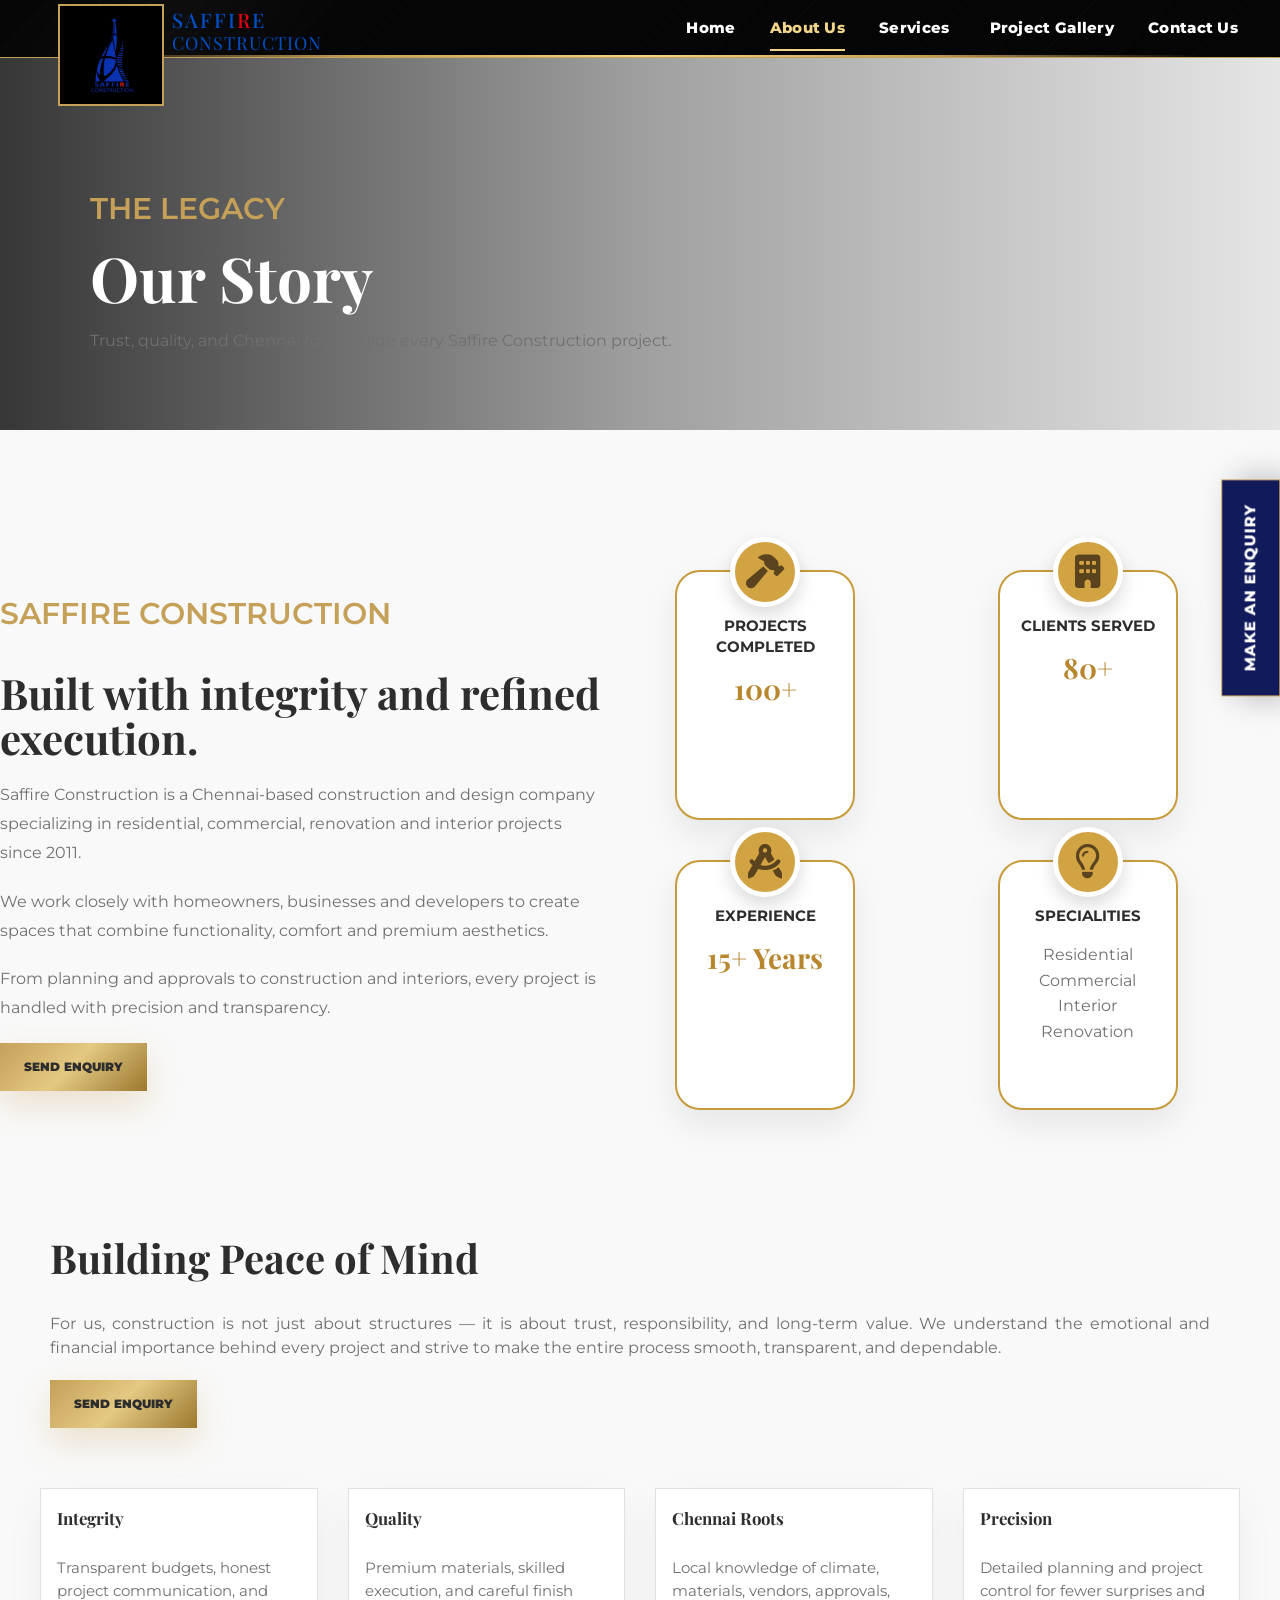
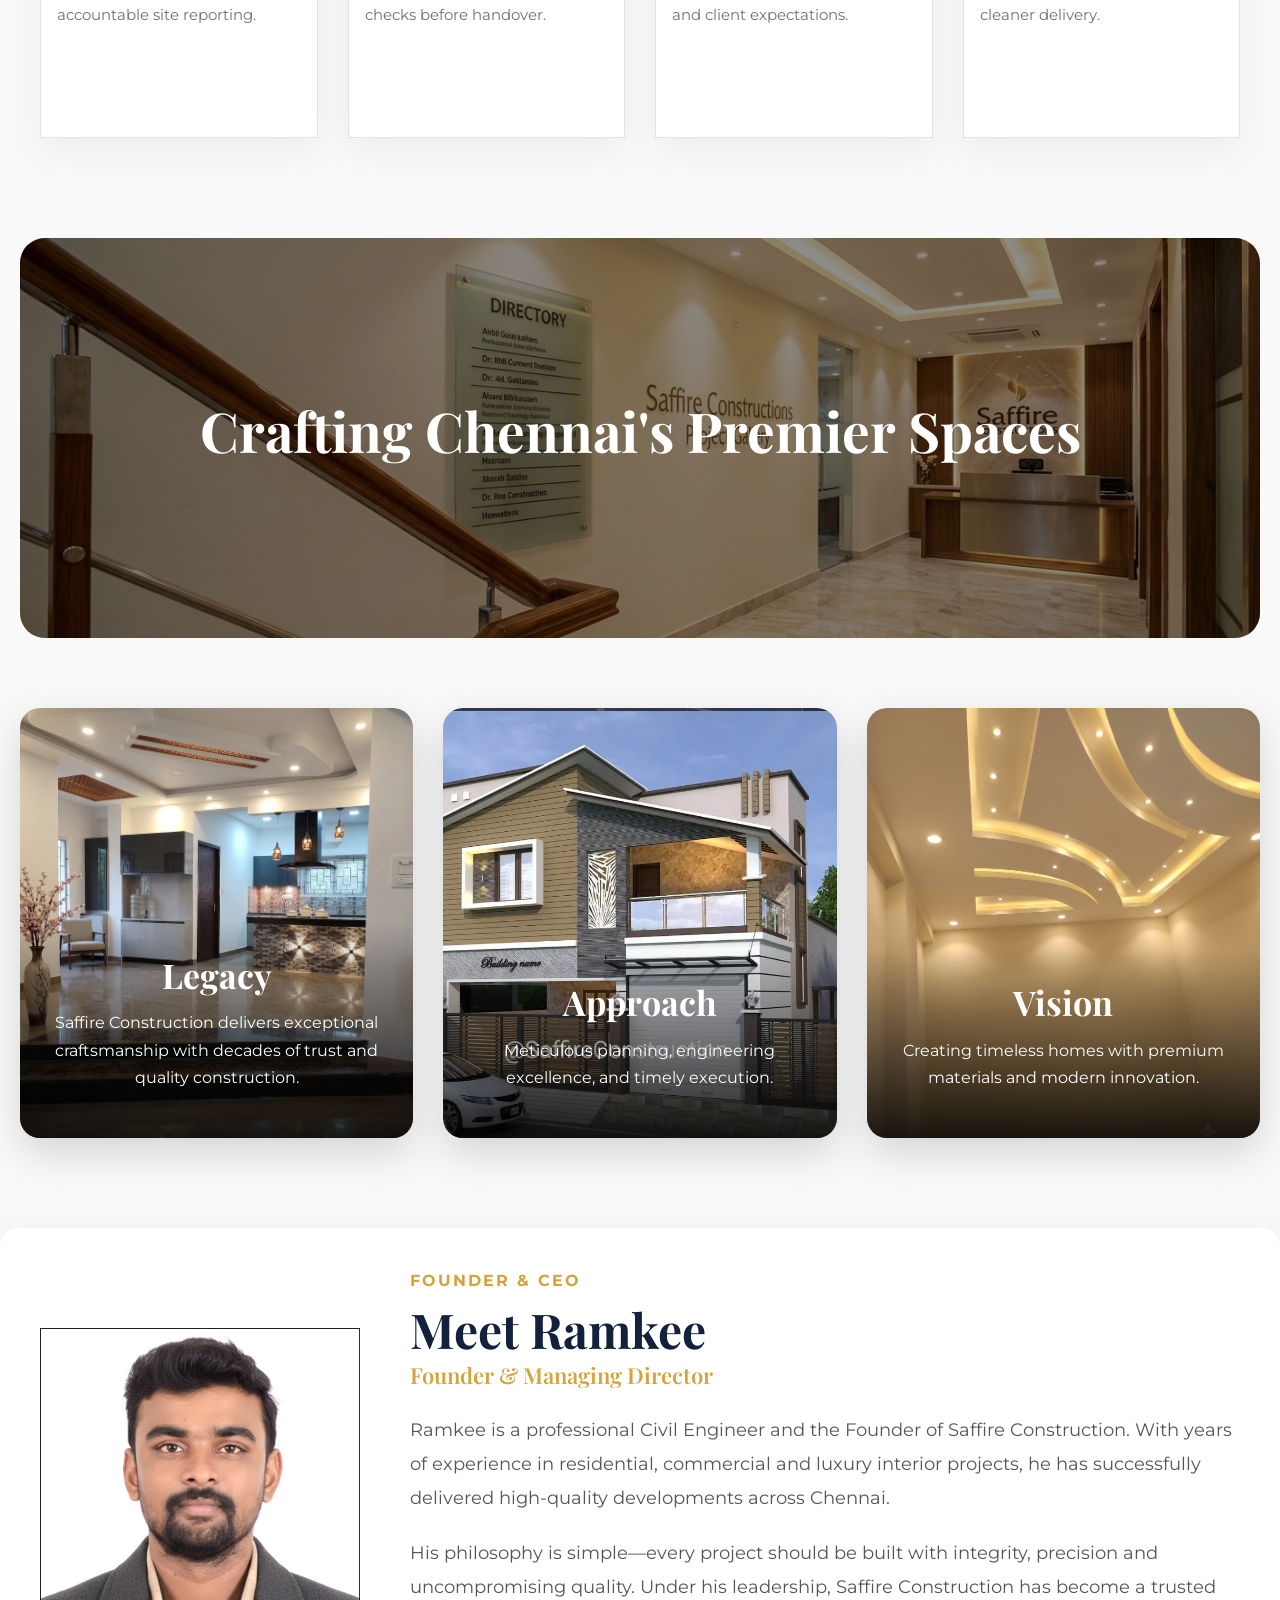
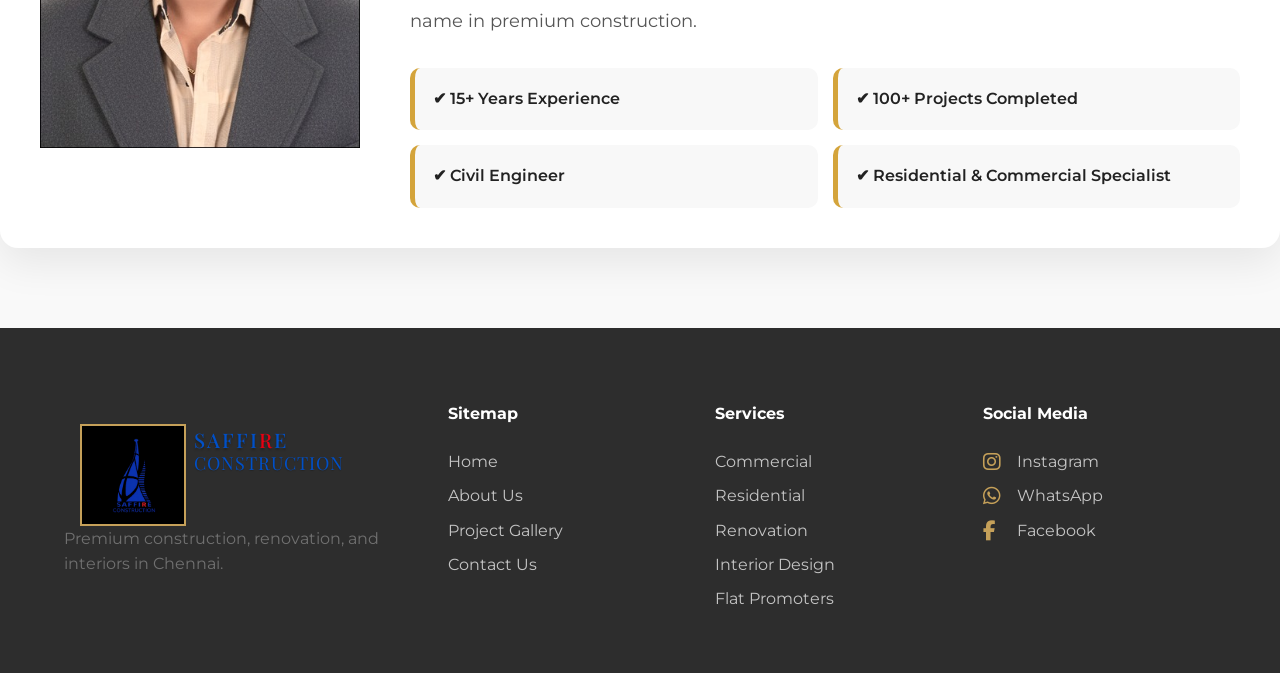
==== commit 1b3fefb5: "update website" ====
--- a/about-us.html
+++ b/about-us.html
@@ -107,7 +107,7 @@
 
             <h5>PROJECTS COMPLETED</h5>
 
-            <h2>250+</h2>
+            <h2>100+</h2>
 
         </div>
 
@@ -121,7 +121,7 @@
 
             <h5>CLIENTS SERVED</h5>
 
-            <h2>180+</h2>
+            <h2>80+</h2>
 
         </div>
 
@@ -135,7 +135,7 @@
 
             <h5>EXPERIENCE</h5>
 
-            <h2>12+ Years</h2>
+            <h2>15+ Years</h2>
 
         </div>
 
